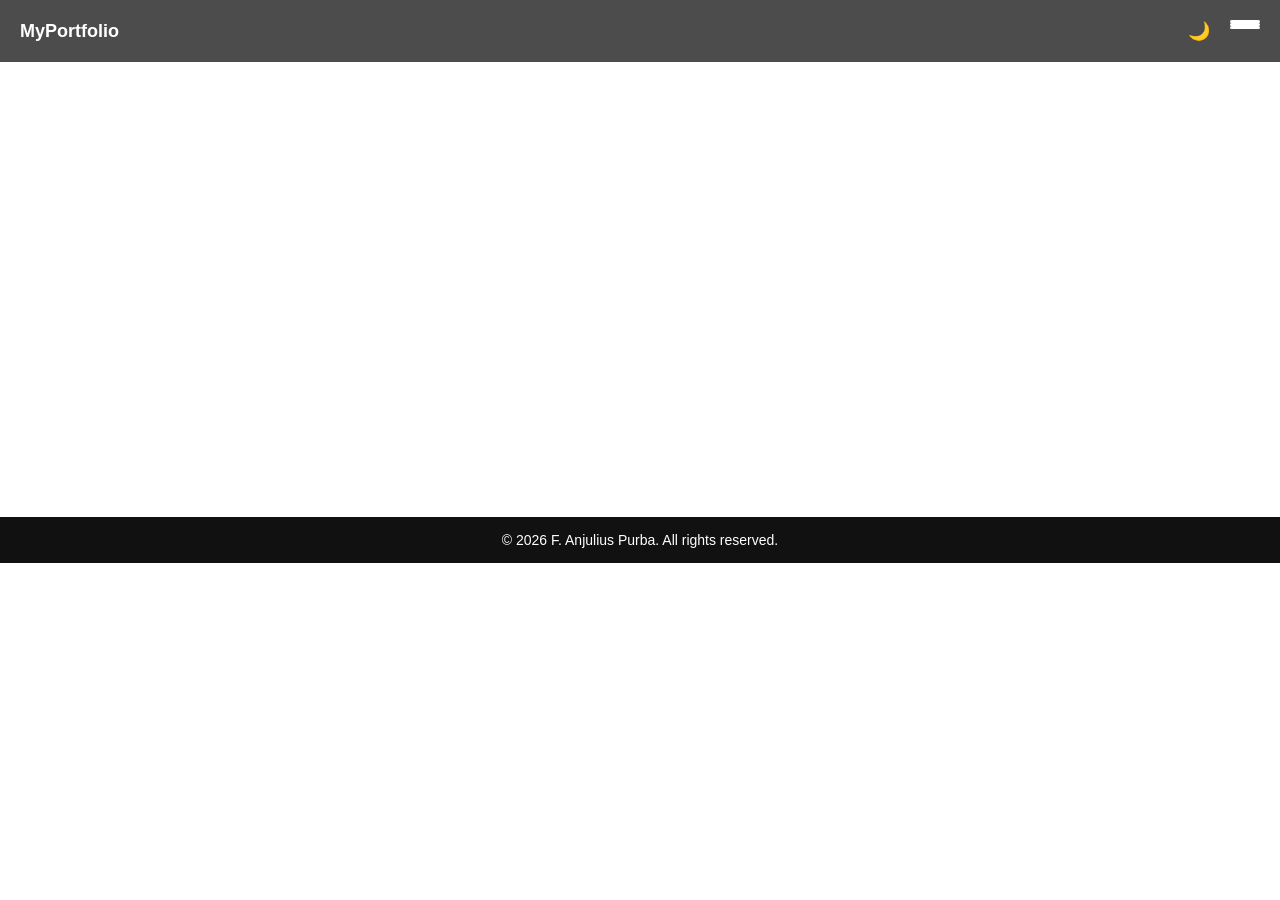
==== history.html @ 53d1c603 "Add files via upload" ====
<!DOCTYPE html>
<html lang="id">
<head>
  <meta charset="UTF-8">
  <meta name="viewport" content="width=device-width, initial-scale=1.0">
  <title>Portofolio F. Anjulius Purba</title>
  <link rel="icon" type="image/png" href="favicon.png">
  <link rel="stylesheet" href="style.css">
</head>

<body>

<!-- NAVBAR -->
<nav>
  <h2><a href="index.html">MyPortfolio</a></h2>

  <!-- DARK MODE -->
  <button id="toggle-mode">🌙</button>

  <!-- CHECKBOX (WAJIB DI SINI) -->
  <input type="checkbox" id="menu-toggle">

  <!-- HAMBURGER -->
  <label for="menu-toggle" class="menu-icon">
    <span></span>
    <span></span>
    <span></span>
  </label>

  <!-- MENU -->
  <ul class="menu">
    <li><a href="#home" onclick="document.getElementById('menu-toggle').checked=false">Home</a></li>
    <li><a href="#about" onclick="document.getElementById('menu-toggle').checked=false">About</a></li>
    <li><a href="#skills" onclick="document.getElementById('menu-toggle').checked=false">Skills</a></li>
    <li><a href="#projects" onclick="document.getElementById('menu-toggle').checked=false">Project</a></li>
    <li><a href="#contact" onclick="document.getElementById('menu-toggle').checked=false">Contact</a></li>
  </ul>
</nav>


<!-- HISTORY SECTION -->
<section class="section fade-up">

  <h2>My Journey</h2>

  <p style="max-width: 600px; margin: 20px auto; line-height: 1.6;">
    Halaman ini akan berisi perjalanan saya dalam dunia Ilmu Komputer, 
    pengalaman belajar, proyek yang pernah saya kerjakan, serta perkembangan skill saya 
    di bidang teknologi, musik, dan organisasi.
  </p>

  <h1 style="font-size: 40px; margin-top: 40px; color: #00adb5;">
    🚧 Coming Soon 🚧
  </h1>

  <p style="margin-top: 15px; font-size: 14px;">
    Sedang dalam proses pengembangan. Nantikan cerita perjalanan saya selanjutnya!
  </p>

  <a href="index.html" class="btn" style="margin-top: 30px; display: inline-block;">
    ← Kembali ke Beranda
  </a>

</section>

<!-- FOOTER -->
<footer>
  <p>© 2026 F. Anjulius Purba. All rights reserved.</p>
</footer>

<!-- SCRIPT (WAJIB DI BAWAH) -->
<script src="script.js"></script>

</body>
</html>
---- style.css ----
/* RESET */
* {
  margin: 0;
  padding: 0;
  box-sizing: border-box;
  font-family: 'Segoe UI', sans-serif;
}

/* SMOOTH SCROLL & NAVBAR OVERLAP */
html {
  scroll-behavior: smooth;
  scroll-padding-top: 90px;
}

section {
  scroll-margin-top: -20px;
}

/* ========================= */
/* LOADING SCREEN */
/* ========================= */

#loader {
  position: fixed;
  top: 0;
  left: 0;
  width: 100%;
  height: 100%;
  background: #000;
  color: white;
  display: flex;
  flex-direction: column;
  justify-content: center;
  align-items: center;
  z-index: 9999;
}

nav h2 a {
  color: white;
  text-decoration: none;
}

/* tombol toggle */
#toggle-mode {
  margin-left: 10px;
  padding: 5px 10px;
  border: none;
  background: transparent;
  color: white;
  font-size: 18px;
  cursor: pointer;
}

/* LIGHT MODE */
body.light {
  background: white;
  color: black;
}

body.light nav {
  background: rgba(255,255,255,0.8);
  color: black;
}

body.light nav a {
  color: black;
}

body.light .menu {
  background: rgba(255,255,255,0.95);
}

body.light .menu li a {
  color: black;
}

body.light #contact {
  background: #f4f4f4;
  color: black;
}

body.light #projects {
  background: #ddd;
  color: black;
}

body.light .card {
  background: white;
  color: black;
}


/* spinner */
.spinner {
  width: 40px;
  height: 40px;
  border: 4px solid #444;
  border-top: 4px solid #00adb5;
  border-radius: 50%;
  animation: spin 1s linear infinite;
  margin-bottom: 10px;
}

@keyframes spin {
  100% {
    transform: rotate(360deg);
  }
}

/* ========================= */
/* ANIMASI MASUK */
/* ========================= */

.fade-up {
  opacity: 0;
  transform: translateY(40px);
  transition: all 0.8s ease;
}

/* saat aktif */
.fade-up.show {
  opacity: 1;
  transform: translateY(0);
}

@keyframes fadeUp {
  to {
    opacity: 1;
    transform: translateY(0);
  }
}

/* ========================= */
/* HAMBURGER ICON */
/* ========================= */

.menu-icon {
  width: 30px;
  height: 22px;
  display: flex;
  flex-direction: column;
  justify-content: space-between;
  cursor: pointer;
  z-index: 2000;
}

.menu-icon span {
  display: block;
  height: 3px;
  background: white;
  border-radius: 2px;
  transition: 0.3s;
}

/* ubah jadi X */
#menu-toggle:checked + .menu-icon span:nth-child(1) {
  transform: rotate(45deg) translate(5px, 5px);
}

#menu-toggle:checked + .menu-icon span:nth-child(2) {
  opacity: 0;
}

#menu-toggle:checked + .menu-icon span:nth-child(3) {
  transform: rotate(-45deg) translate(5px, -5px);
}

/* sembunyikan checkbox */
#menu-toggle {
  display: none;
}

/* ========================= */
/* FULLSCREEN MENU */
/* ========================= */

.menu {
  position: fixed;
  top: 0;
  left: 0;
  width: 100%;
  height: 100vh;

  background: rgba(0,0,0,0.95);

  display: flex;
  flex-direction: column;
  justify-content: center;
  align-items: center;

  transform: translateY(-100%);
  transition: 0.4s ease;

  z-index: 1500;
}

/* tampil */
#menu-toggle:checked ~ .menu {
  transform: translateY(0);
}

/* item menu */
.menu li {
  margin: 20px 0;
}

.menu li a {
  font-size: 24px;
  color: white;
  text-decoration: none;
  transition: 0.3s;
}

.menu li a:hover {
  color: #00adb5;
}

/* animasi muncul item */
#menu-toggle:checked ~ .menu li {
  animation: fadeIn 0.5s ease forwards;
}

@keyframes fadeIn {
  from {
    opacity: 0;
    transform: translateY(20px);
  }
  to {
    opacity: 1;
    transform: translateY(0);
  }
}

/* NAVBAR UTAMA */
nav {
  position: fixed;
  width: 100%;
  top: 0;
  padding: 15px 20px;
  display: flex;
  justify-content: space-between; /* kiri - kanan */
  align-items: center;
  background: rgba(0,0,0,0.7);
  backdrop-filter: blur(10px);
  color: white;
  z-index: 1000;
}

/* WRAPPER KANAN */
.nav-right {
  display: flex;
  align-items: center;
  gap: 10px;
}

/* DARK MODE BUTTON */
#toggle-mode {
  font-size: 18px;
  background: transparent;
  border: none;
  color: white;
  cursor: pointer;
}

/* HAMBURGER */
.menu-icon {
  width: 30px;
  height: 22px;
  display: flex;
  flex-direction: column;
  justify-content: space-between;
  cursor: pointer;
}

/* NAVBAR */
nav {
  position: fixed;
  width: 100%;
  top: 0;
  padding: 15px 20px;
  display: flex;
  align-items: center;
  background: rgba(0,0,0,0.7);
  backdrop-filter: blur(10px);
  color: white;
  z-index: 1000;
}

/* dorong ke kanan */
#toggle-mode {
  margin-left: auto;
  margin-right: 10px;
}

/* hamburger */
.menu-icon {
  width: 30px;
  height: 22px;
  display: flex;
  flex-direction: column;
  justify-content: space-between;
  cursor: pointer;
}

/* ========================= */
/* NAVBAR HAMBURGER ALL DEVICE */
/* ========================= */

nav {
  position: fixed;
  width: 100%;
  top: 0;
  padding: 15px 20px;
  display: flex;
  justify-content: space-between;
  align-items: center;
  background: rgba(0,0,0,0.7);
  backdrop-filter: blur(10px);
  color: white;
  z-index: 1000;
}

/* WRAPPER KANAN */
nav .right-menu {
  display: flex;
  align-items: center;
  gap: 10px;
}

#toggle-mode {
  position: relative;
  z-index: 2000; /* lebih tinggi dari menu */
  margin-right: 10px;
  font-size: 18px;
  background: transparent;
  border: none;
  color: white;
  cursor: pointer;
}

.menu-icon {
  font-size: 26px;
  cursor: pointer;
}

nav h2 {
  font-size: 18px;
}

/* ICON HAMBURGER SELALU MUNCUL */
.menu-icon {
  display: block;
  font-size: 26px;
  cursor: pointer;
}

/* sembunyikan checkbox */
#menu-toggle {
  display: none;
}

/* menu hidden */
nav ul {
  position: absolute;
  top: 60px;
  left: 0;
  width: 100%;
  background: #111;

  flex-direction: column;
  align-items: center;

  max-height: 0;
  overflow: hidden;
  transition: 0.3s;
}

/* saat diklik */
#menu-toggle:checked ~ ul {
  max-height: 400px;
}

/* ITEM MENU */
nav ul li {
  margin: 15px 0;
}

nav ul li a {
  color: white;
  text-decoration: none;
  font-size: 16px;
}


/* HERO */
.hero {
  min-height: 100vh;
  background: linear-gradient(to right, #000, #222);
  color: white;
  display: flex;
  align-items: center;
  padding: 100px 50px;
}

.hero-container {
  display: flex;
  align-items: center;
  justify-content: space-between;
  gap: 40px;
  width: 100%;
  max-width: 1200px;
  margin: auto;
}

/* TEXT */
.hero-text {
  flex: 1;
}

.hero-text h1 {
  font-size: 40px;
  margin-bottom: 15px;
}

.hero-text span {
  color: #00adb5;
}

.hero-text p {
  margin-bottom: 15px;
  line-height: 1.6;
  font-size: 16px;
}

/* FOTO */
.hero-image {
  flex: 1;
  text-align: center;
}

.hero-image img {
  width: 300px;
  border-radius: 20px;
  border: 4px solid #00adb5;
  transition: 0.3s;
}

.hero-image img:hover {
  transform: scale(1.05);
}

/* FOTO */
.profile {
  width: 300px;
  height: 315px;
  border-radius: 50%;
  object-fit: cover;
  margin-bottom: 20px;
  border: 4px solid #00adb5;
  transition: 0.3s;
}

.profile:hover {
  transform: scale(1.05);
}

/* BUTTON */
.btn {
  display: inline-block;
  padding: 10px 20px;
  background: #00adb5;
  color: white;
  text-decoration: none;
  border-radius: 25px;
  transition: 0.3s;
}

.btn:hover {
  background: #008c94;
}

/* SECTION */
.section {
  padding: 100px 20px;
  text-align: center;
}

.section h2 {
  margin-bottom: 20px;
  font-size: 30px;
}

/* PROJECT */
.project-container {
  display: flex;
  justify-content: center;
  gap: 20px;
  flex-wrap: wrap;
}

.card {
  background: #f4f4f4;
  padding: 20px;
  width: 250px;
  border-radius: 10px;
  transition: 0.3s;
}

.card:hover {
  transform: translateY(-10px);
}

/* SECTION WARNA */
#projects {
  background: #111;
  color: white;
}

#projects .card {
  background: #00adb5;
  color: white;
  font-weight: bold;
}

#contact {
  background: #222;
  color: white;
}

#skills {
  background: #f4f4f4;
}

#skills .card {
  background: #00adb5;
  color: white;
  font-weight: bold;
}


/* ========================= */
/* FORM MODERN */
/* ========================= */

.form-modern {
  max-width: 400px;
  margin: 30px auto;
  text-align: left;
}

/* INPUT GROUP */
.input-group {
  position: relative;
  margin-bottom: 25px;
}

.input-group input {
  width: 100%;
  padding: 12px;
  border: 2px solid #ccc;
  border-radius: 8px;
  outline: none;
  font-size: 14px;
  background: transparent;
  color: white;
}

/* LABEL FLOATING */
.input-group label {
  position: absolute;
  top: 50%;
  left: 12px;
  color: #aaa;
  font-size: 14px;
  transform: translateY(-50%);
  transition: 0.3s;
  background: transparent;
}

/* EFEK SAAT DIKLIK */
.input-group input:focus {
  border-color: #00adb5;
}

.input-group input:focus + label,
.input-group input:valid + label {
  top: -8px;
  left: 10px;
  font-size: 12px;
  color: #00adb5;
  background: #222;
  padding: 0 5px;
}

/* BUTTON MODERN */
.btn-modern {
  width: 100%;
  padding: 12px;
  border: none;
  background: #00adb5;
  color: white;
  font-size: 15px;
  border-radius: 25px;
  cursor: pointer;
  transition: 0.3s;
}

.btn-modern:hover {
  background: #008c94;
  transform: scale(1.03);
}


/* FOOTER */
footer {
  background: #111;
  color: white;
  text-align: center;
  padding: 15px;
  font-size: 14px;
}

/* RESPONSIVE DESIGN */

/* TABLET */
@media (max-width: 768px) {
  
  nav {
    padding: 10px 20px;
  }

  nav h2 {
    font-size: 18px;
  }

  nav ul {
    justify-content: center;
    flex-wrap: wrap;
  }

  nav ul li {
    margin: 5px 10px;
  }

  .hero h1 {
    font-size: 35px;
  }

  .hero p {
    font-size: 18px;
  }

  .profile {
    width: 180px;
    height: 180px;
  }

  .project-container {
    flex-direction: column;
    align-items: center;
  }
}

/* HP */
@media (max-width: 480px) {

  nav {
    padding: 22px 10px;
  }

  nav h2 {
    font-size: 16px;
  }

  nav ul li {
    margin: 3px 6px;
  }

  .hero {
    padding-top: 110px;
  }

  .hero h1 {
    font-size: 24px;
  }

  .hero p {
    font-size: 14px;
  }

  .profile {
    width: 240px;
    height: 250px;
  }

  .section {
    padding: 60px 15px;
  }

  .card {
    width: 90%;
  }

  .menu-icon {
    display: block;
  }

/* ========================= */
/* HERO FOTO DI ATAS (HP) */
/* ========================= */

.hero-container {
  flex-direction: column;
}

.hero-image {
  order: 1; /* foto di atas */
}

.hero-text {
  order: 2; /* teks di bawah */
}  

  /* ========================= */
/* ABOUT ME RESPONSIVE */
/* ========================= */

.about-container {
  flex-direction: column;
  text-align: center;
  gap: 20px;
}

.about-image {
  width: 100%;
}

.about-img {
  width: 200px;
}

.about-text {
  width: 100%;
  text-align: center;
}

.about-text h2 {
  text-align: center;
}

.about-text p {
  font-size: 14px;
  line-height: 1.6;
}

  /* ========================= */
  /* FIX HERO BIAR RESPONSIVE */
  /* ========================= */

  .hero-container {
    flex-direction: column;
    text-align: center;
    gap: 20px;
  }

  .hero-text {
    width: 100%;
  }

  .hero-image {
    width: 100%;
  }

  .hero-image img {
    width: 200px;
  }

  .hero-text p {
    font-size: 14px;
    line-height: 1.6;
  }

  .btn {
    margin-top: 10px;
  }

}
/* sembunyikan menu awal */
nav ul {
  position: absolute;
  top: 60px;
  right: 0;
  width: 100%;
  background: #111;
  flex-direction: column;
  align-items: center;

  max-height: 0;
  overflow: hidden;
  transition: 0.3s;
}

nav ul li {
  margin: 15px 0;
}

/* saat diklik */
#menu-toggle:checked ~ ul {
  max-height: 100vh; /* biar full */
}  


.about-img {
  width: 200px; 
  border-radius: 10px;
}

.skills-container {
  display: flex;
  justify-content: center;
  gap: 30px;
  flex-wrap: wrap;
}

.skill {
  text-align: center;
}

.skill img {
  width: 60px;
  margin-bottom: 10px;
  transition: 0.3s;
}

.skill img:hover {
  transform: scale(1.2);
}

.card a {
  display: inline-block;
  margin-top: 10px;
  color: #00adb5;
  text-decoration: none;
}

.card a:hover {
  text-decoration: underline;
}

.socials {
  margin: 20px 0;
}

.socials img {
  width: 40px;
  margin: 0 10px;
  transition: 0.3s;
}

.socials img:hover {
  transform: scale(1.2);
}

.about-container {
  display: flex;
  align-items: center;
  justify-content: center;
  gap: 20px;
  flex-wrap: wrap;

  max-width: 800px;   /* 🔥 ini kunci */
  margin: 0 auto;     /* biar ke tengah */
}

/* FOTO */
.about-image {
  flex: 1;
  text-align: center;
}

.about-img {
  width: 250px;
  border-radius: 15px;
  border: 3px solid #00adb5;
}

/* TEXT */
.about-text {
  flex: 1;
  max-width: 450px;
  text-align: left;
}

.about-text h2 {
  margin-bottom: 15px;
}

.about-text p {
  margin-bottom: 15px;
  line-height: 1.6;
}

.project-card {
  overflow: hidden;
  text-align: left;
}

/* GAMBAR PROJECT */
.project-card img {
  width: 100%;
  height: 150px;
  object-fit: cover;
  border-radius: 10px;
  margin-bottom: 10px;
  transition: 0.3s;
}

/* HOVER GAMBAR */
.project-card:hover img {
  transform: scale(1.05);
}

/* TEXT */
.project-card h3 {
  margin-bottom: 10px;
}

.project-card p {
  font-size: 14px;
  margin-bottom: 10px;
}

/* LINK BUTTON */
.project-card a {
  display: inline-block;
  padding: 8px 15px;
  background: #00adb5;
  color: white;
  border-radius: 20px;
  text-decoration: none;
  transition: 0.3s;
}

.project-card a:hover {
  background: #008c94;
}

.contact-intro {
  max-width: 600px;
  margin: 0 auto 20px;
  font-size: 15px;
  line-height: 1.6;
}

/* TEXTAREA */
.input-group textarea {
  width: 100%;
  padding: 12px;
  border: 2px solid #ccc;
  border-radius: 8px;
  outline: none;
  font-size: 14px;
  background: transparent;
  color: white;
  resize: none;
  height: 100px;
}

/* LABEL TEXTAREA */
.input-group textarea:focus {
  border-color: #00adb5;
}

.input-group textarea:focus + label,
.input-group textarea:valid + label {
  top: -8px;
  left: 10px;
  font-size: 12px;
  color: #00adb5;
  background: #222;
  padding: 0 5px;
}
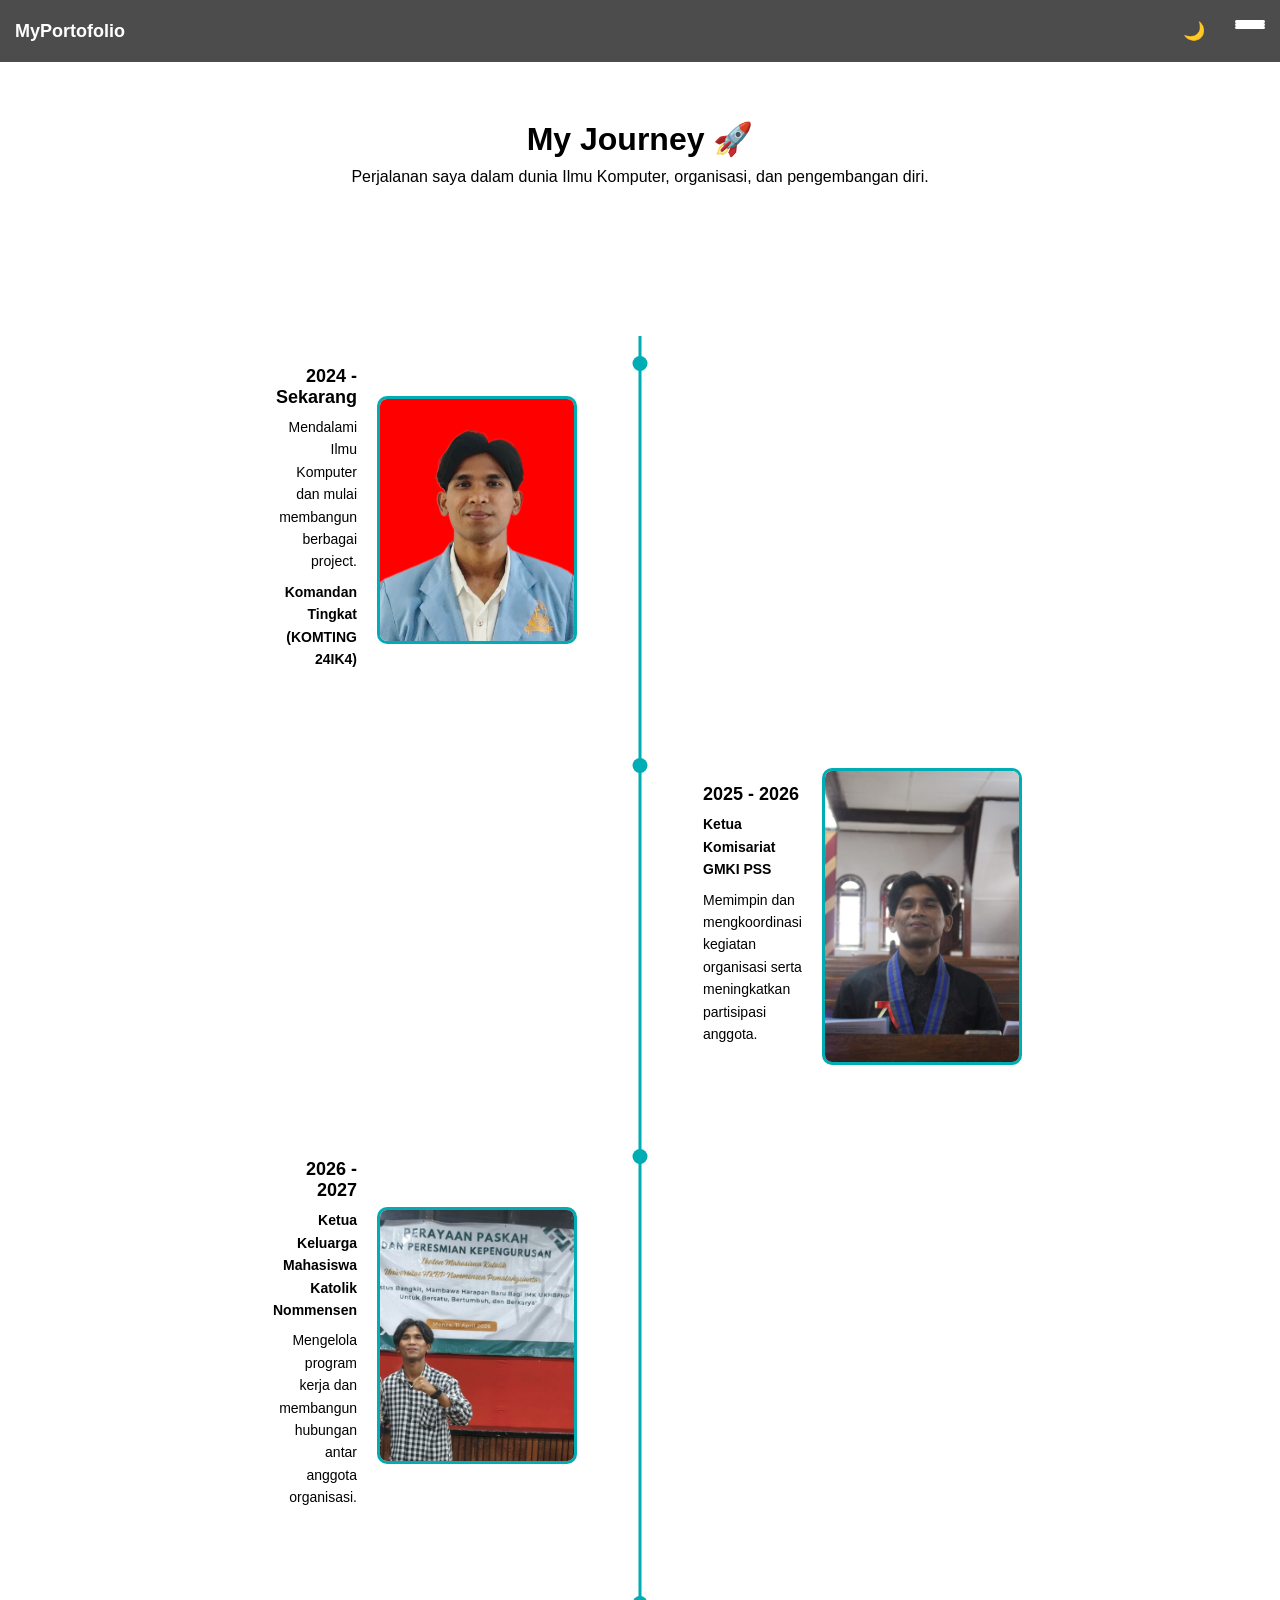
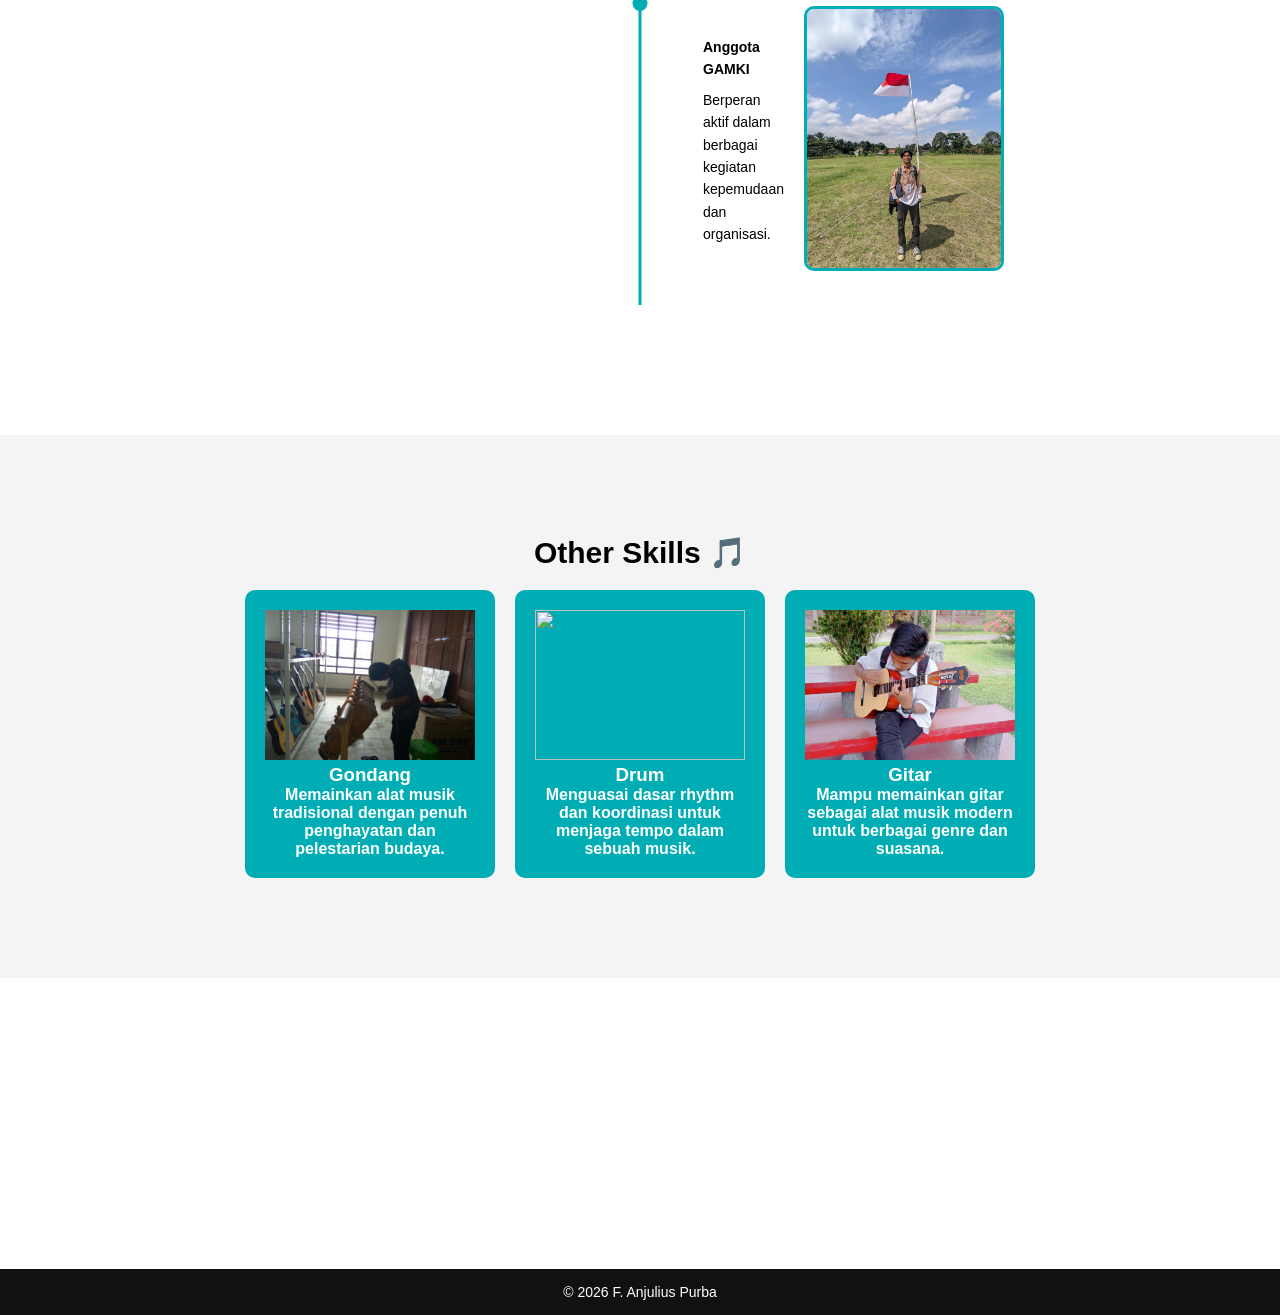
==== commit 35ecde11: "Add files via upload" ====
--- a/history.html
+++ b/history.html
@@ -3,21 +3,22 @@
 <head>
   <meta charset="UTF-8">
   <meta name="viewport" content="width=device-width, initial-scale=1.0">
-  <title>Portofolio F. Anjulius Purba</title>
+  <title>My Journey - F. Anjulius Purba</title>
   <link rel="icon" type="image/png" href="favicon.png">
   <link rel="stylesheet" href="style.css">
 </head>
 
 <body>
 
+
 <!-- NAVBAR -->
 <nav>
-  <h2><a href="index.html">MyPortfolio</a></h2>
+  <h2><a href="index.html">MyPortofolio</a></h2>
 
   <!-- DARK MODE -->
   <button id="toggle-mode">🌙</button>
 
-  <!-- CHECKBOX (WAJIB DI SINI) -->
+  <!-- CHECKBOX -->
   <input type="checkbox" id="menu-toggle">
 
   <!-- HAMBURGER -->
@@ -29,47 +30,168 @@
 
   <!-- MENU -->
   <ul class="menu">
-    <li><a href="#home" onclick="document.getElementById('menu-toggle').checked=false">Home</a></li>
-    <li><a href="#about" onclick="document.getElementById('menu-toggle').checked=false">About</a></li>
-    <li><a href="#skills" onclick="document.getElementById('menu-toggle').checked=false">Skills</a></li>
-    <li><a href="#projects" onclick="document.getElementById('menu-toggle').checked=false">Project</a></li>
-    <li><a href="#contact" onclick="document.getElementById('menu-toggle').checked=false">Contact</a></li>
+    <li><a href="index.html" onclick="document.getElementById('menu-toggle').checked=false">Home</a></li>
+    <li><a href="index.html#about" onclick="document.getElementById('menu-toggle').checked=false">About</a></li>
+    <li><a href="index.html#skills" onclick="document.getElementById('menu-toggle').checked=false">Skills</a></li>
+    <li><a href="index.html#projects" onclick="document.getElementById('menu-toggle').checked=false">Project</a></li>
+    <li><a href="index.html#contact" onclick="document.getElementById('menu-toggle').checked=false">Contact</a></li>
   </ul>
 </nav>
 
+<!-- HERO MINI -->
+<section class="section fade-up" style="padding-top:120px;">
+  <h1 style="font-size:32px;">My Journey 🚀</h1>
+  <p style="max-width:600px; margin:10px auto;">
+    Perjalanan saya dalam dunia Ilmu Komputer, organisasi, dan pengembangan diri.
+  </p>
+</section>
 
-<!-- HISTORY SECTION -->
+<!-- TIMELINE -->
 <section class="section fade-up">
 
-  <h2>My Journey</h2>
+  <div class="timeline">
 
-  <p style="max-width: 600px; margin: 20px auto; line-height: 1.6;">
-    Halaman ini akan berisi perjalanan saya dalam dunia Ilmu Komputer, 
-    pengalaman belajar, proyek yang pernah saya kerjakan, serta perkembangan skill saya 
-    di bidang teknologi, musik, dan organisasi.
+    <!-- ILKOM -->
+    <div class="timeline-item">
+      <div class="timeline-content">
+        <div class="timeline-text">
+          <h3>2024 - Sekarang</h3>
+          <p>Mendalami Ilmu Komputer dan mulai membangun berbagai project.</p>
+          <p><b>Komandan Tingkat (KOMTING 24IK4)</b></p>
+        </div>
+        <div class="timeline-image">
+          <img src="ilkom.png">
+        </div>
+      </div>
+    </div>
+
+    <!-- GMKI -->
+    <div class="timeline-item">
+      <div class="timeline-content">
+        <div class="timeline-text">
+          <h3>2025 - 2026</h3>
+          <p><b>Ketua Komisariat GMKI PSS</b></p>
+          <p>Memimpin dan mengkoordinasi kegiatan organisasi serta meningkatkan partisipasi anggota.</p>
+        </div>
+        <div class="timeline-image">
+          <img src="gmki.jpg">
+        </div>
+      </div>
+    </div>
+
+    <!-- KMK -->
+    <div class="timeline-item">
+      <div class="timeline-content">
+        <div class="timeline-text">
+          <h3>2026 - 2027</h3>
+          <p><b>Ketua Keluarga Mahasiswa Katolik Nommensen</b></p>
+          <p>Mengelola program kerja dan membangun hubungan antar anggota organisasi.</p>
+        </div>
+        <div class="timeline-image">
+          <img src="kmk.jpeg">
+        </div>
+      </div>
+    </div>
+
+    <!-- GAMKI -->
+    <div class="timeline-item">
+      <div class="timeline-content">
+        <div class="timeline-text">
+          <h3></h3>
+          <p><b>Anggota GAMKI</b></p>
+          <p>Berperan aktif dalam berbagai kegiatan kepemudaan dan organisasi.</p>
+        </div>
+        <div class="timeline-image">
+          <img src="gamki.jpg">
+        </div>
+      </div>
+    </div>
+
+  </div>
+
+</section>
+
+<!-- SKILL LAIN -->
+<section class="section fade-up" id="skills">
+
+  <h2>Other Skills 🎵</h2>
+
+  <div class="project-container">
+
+    <div class="card">
+      <img src="gondang.jpg">
+      <h3>Gondang</h3>
+      <p>Memainkan alat musik tradisional dengan penuh penghayatan dan pelestarian budaya.</p>
+    </div>
+
+    <div class="card">
+      <img src="drum.jpg">
+      <h3>Drum</h3>
+      <p>Menguasai dasar rhythm dan koordinasi untuk menjaga tempo dalam sebuah musik.</p>
+    </div>
+
+    <div class="card">
+      <img src="gitar.jpg">
+      <h3>Gitar</h3>
+      <p>Mampu memainkan gitar sebagai alat musik modern untuk berbagai genre dan suasana.</p>
+    </div>
+
+  </div>
+
+</section>
+
+<!-- PENUTUP -->
+<section class="section fade-up" style="background:#111; color:white;">
+  <h2>Coming Soon ✨</h2>
+  <p style="max-width:600px; margin:auto;">
+    Halaman ini akan terus diperbarui seiring perjalanan saya berkembang.
+    Nantikan cerita lengkapnya.
   </p>
-
-  <h1 style="font-size: 40px; margin-top: 40px; color: #00adb5;">
-    🚧 Coming Soon 🚧
-  </h1>
-
-  <p style="margin-top: 15px; font-size: 14px;">
-    Sedang dalam proses pengembangan. Nantikan cerita perjalanan saya selanjutnya!
-  </p>
-
-  <a href="index.html" class="btn" style="margin-top: 30px; display: inline-block;">
-    ← Kembali ke Beranda
-  </a>
-
 </section>
 
 <!-- FOOTER -->
 <footer>
-  <p>© 2026 F. Anjulius Purba. All rights reserved.</p>
+  <p>© 2026 F. Anjulius Purba</p>
 </footer>
 
-<!-- SCRIPT (WAJIB DI BAWAH) -->
-<script src="script.js"></script>
+<!-- SCRIPT -->
+<script>
+/* CLOSE MENU */
+function closeMenu(){
+  document.getElementById("menu-toggle").checked = false;
+}
+
+/* DARK MODE */
+const toggle = document.getElementById("toggle-mode");
+
+toggle.addEventListener("click", () => {
+  document.body.classList.toggle("light");
+
+  if(document.body.classList.contains("light")){
+    toggle.innerText = "☀";
+  } else {
+    toggle.innerText = "🌙";
+  }
+});
+
+/* SCROLL ANIMATION */
+const elements = document.querySelectorAll('.fade-up');
+
+function showOnScroll() {
+  const triggerBottom = window.innerHeight * 0.85;
+
+  elements.forEach(el => {
+    const boxTop = el.getBoundingClientRect().top;
+
+    if (boxTop < triggerBottom) {
+      el.classList.add('show');
+    }
+  });
+}
+
+window.addEventListener('scroll', showOnScroll);
+window.addEventListener('load', showOnScroll);
+</script>
 
 </body>
 </html>
--- a/style.css
+++ b/style.css
@@ -5,6 +5,92 @@
   box-sizing: border-box;
   font-family: 'Segoe UI', sans-serif;
 }
+
+/* TRANSISI SMOOTH */
+body,
+nav,
+.section,
+.card,
+.hero,
+.menu {
+  transition: all 0.4s ease;
+}
+
+/* TRANSISI HALUS */
+body, nav, section, .card {
+  transition: all 0.4s ease;
+}
+
+/* LIGHT MODE GLOBAL */
+body.light {
+  background: #f5f5f5;
+  color: #111;
+}
+
+/* NAVBAR */
+body.light nav {
+  background: rgba(255,255,255,0.9);
+}
+
+body.light nav a {
+  color: #111;
+}
+
+/* HERO */
+body.light .hero {
+  background: linear-gradient(to right, #f5f5f5, #e0e0e0);
+  color: #111;
+}
+
+/* ABOUT */
+body.light #about {
+  background: #ffffff;
+  color: #111;
+}
+
+/* SEMUA FOTO PROFILE */
+.profile,
+.about-img {
+  transition: 0.3s;
+}
+
+.profile:hover,
+.about-img:hover {
+  transform: scale(1.05);
+}
+
+/* SKILLS */
+body.light #skills {
+  background: #f0f0f0;
+}
+
+/* PROJECT */
+body.light #projects {
+  background: #eaeaea;
+  color: #111;
+}
+
+/* CARD */
+body.light .card {
+  background: #ffffff;
+  color: #111;
+}
+
+/* CONTACT */
+body.light #contact {
+  background: #f4f4f4;
+  color: #111;
+}
+
+/* MENU */
+body.light .menu {
+  background: rgba(255,255,255,0.95);
+}
+
+body.light .menu li a {
+  color: #111;
+}
+
 
 /* SMOOTH SCROLL & NAVBAR OVERLAP */
 html {
@@ -53,17 +139,17 @@
 
 /* LIGHT MODE */
 body.light {
-  background: white;
-  color: black;
+  background: #f9f9f9;
+  color: #111;
 }
 
 body.light nav {
-  background: rgba(255,255,255,0.8);
-  color: black;
+  background: rgba(255,255,255,0.9);
+  color: #111;
 }
 
 body.light nav a {
-  color: black;
+  color: #111;
 }
 
 body.light .menu {
@@ -80,15 +166,24 @@
 }
 
 body.light #projects {
-  background: #ddd;
-  color: black;
-}
-
+  background: #eaeaea;
+  color: #111;
+}
+
+/* CARD */
 body.light .card {
   background: white;
-  color: black;
-}
-
+  color: #111;
+  box-shadow: 0 5px 15px rgba(0,0,0,0.1);
+}
+
+#toggle-mode {
+  transition: transform 0.3s ease;
+}
+
+#toggle-mode:active {
+  transform: rotate(180deg);
+}
 
 /* spinner */
 .spinner {
@@ -165,6 +260,16 @@
   transform: rotate(-45deg) translate(5px, -5px);
 }
 
+/* default (dark) */
+.menu-icon span {
+  background: white;
+}
+
+/* saat light mode */
+body.light .menu-icon span {
+  background: #111;
+}
+
 /* sembunyikan checkbox */
 #menu-toggle {
   display: none;
@@ -300,6 +405,15 @@
   flex-direction: column;
   justify-content: space-between;
   cursor: pointer;
+}
+
+/* MENU HAMBURGER */
+body.light .menu {
+  background: rgba(255,255,255,0.95);
+}
+
+body.light .menu a {
+  color: #111;
 }
 
 /* ========================= */
@@ -347,6 +461,16 @@
   font-size: 18px;
 }
 
+/* DARK MODE (default) */
+#toggle-mode {
+  color: white;
+}
+
+/* LIGHT MODE */
+body.light #toggle-mode {
+  color: #111; /* jadi gelap biar kelihatan */
+}
+
 /* ICON HAMBURGER SELALU MUNCUL */
 .menu-icon {
   display: block;
@@ -400,6 +524,11 @@
   display: flex;
   align-items: center;
   padding: 100px 50px;
+}
+
+body.light .hero {
+  background: linear-gradient(to right, #ffffff, #eaeaea);
+  color: #111;
 }
 
 .hero-container {
@@ -754,7 +883,7 @@
 }
 
   /* ========================= */
-  /* FIX HERO BIAR RESPONSIVE */
+  /* HERO RESPONSIVE */
   /* ========================= */
 
   .hero-container {
@@ -979,4 +1108,312 @@
   color: #00adb5;
   background: #222;
   padding: 0 5px;
+}
+
+
+/* ========================= */
+/* CSS HISTORY - FIX RAPI */
+/* ========================= */
+
+.timeline {
+  max-width: 700px;
+  margin: auto;
+}
+
+/* ITEM */
+.timeline-item {
+  border-left: 3px solid #00adb5;
+  padding: 15px 20px;
+  margin-bottom: 30px;
+  position: relative;
+}
+
+/* TITIK */
+.timeline-item::before {
+  content: "";
+  position: absolute;
+  left: -9px;
+  top: 20px;
+  width: 15px;
+  height: 15px;
+  background: #00adb5;
+  border-radius: 50%;
+}
+
+/* ISI */
+.timeline-content {
+  display: flex;
+  align-items: center;
+  justify-content: space-between;
+  gap: 20px;
+}
+
+/* TEXT hanya untuk timeline */
+.timeline .timeline-text {
+  flex: 1;
+  max-width: 400px;
+}
+
+/* GAMBAR hanya untuk timeline */
+.timeline .timeline-image img {
+  width: 200px;
+  border-radius: 10px;
+  border: 3px solid #00adb5;
+  transition: 0.3s;
+}
+
+.timeline .timeline-image img:hover {
+  transform: scale(1.05);
+}
+
+/* SKILL MUSIK BIAR AMAN */
+.project-container .card img {
+  width: 100%;
+  height: 150px;
+  object-fit: cover;
+}
+
+/* ========================= */
+/* ZIG-ZAG SIMPLE */
+/* ========================= */
+/* ========================= */
+/* RESPONSIVE */
+/* ========================= */
+
+@media (max-width: 768px) {
+
+  .timeline-content {
+    flex-direction: column !important;
+    text-align: center;
+  }
+
+  .timeline-text {
+    text-align: center;
+  }
+
+  .timeline-image img {
+    width: 100%;
+    max-width: 250px;
+  }
+}
+
+/* ========================= */
+/* GARIS TENGAH TIMELINE */
+/* ========================= */
+
+.timeline {
+  position: relative;
+}
+
+/* garis tengah */
+.timeline::before {
+  content: "";
+  position: absolute;
+  top: 0;
+  left: 50%;
+  width: 3px;
+  height: 100%;
+  background: #00adb5;
+  transform: translateX(-50%);
+}
+
+/* hilangkan garis kiri lama */
+.timeline-item {
+  border-left: none;
+  position: relative;
+}
+
+/* titik di tengah */
+.timeline-item::before {
+  left: 50%;
+  transform: translateX(-50%);
+}
+
+/* ========================= */
+/* POSISI KIRI - KANAN */
+/* ========================= */
+
+.timeline-item {
+  display: flex;
+}
+
+/* item ganjil ke kiri */
+.timeline-item:nth-child(odd) .timeline-content {
+  justify-content: flex-end;
+  text-align: right;
+}
+
+/* item genap ke kanan */
+.timeline-item:nth-child(even) .timeline-content {
+  justify-content: flex-start;
+  text-align: left;
+}
+
+/* batasi lebar biar tidak nabrak tengah */
+.timeline-content {
+  width: 45%;
+}
+
+@media (max-width: 768px) {
+
+  .timeline::before {
+    display: none;
+  }
+
+  .timeline-content {
+    width: 100%;
+  }
+
+  .timeline-item::before {
+    display: none;
+  }
+}
+
+/* ========================= */
+/* ZIGZAG FIX UNTUK GARIS TENGAH */
+/* ========================= */
+
+/* reset dulu */
+.timeline-content {
+  width: 45%;
+}
+
+/* item ganjil → kiri */
+.timeline-item:nth-child(odd) .timeline-content {
+  margin-right: auto;
+  text-align: right;
+}
+
+/* item genap → kanan */
+.timeline-item:nth-child(even) .timeline-content {
+  margin-left: auto;
+  text-align: left;
+}
+
+/* TEXT TIMELINE LEBIH RAPI */
+.timeline .timeline-text h3 {
+  margin-bottom: 8px;
+  font-size: 18px;
+}
+
+.timeline .timeline-text p {
+  margin-bottom: 8px;
+  line-height: 1.6;
+  font-size: 14px;
+}
+
+/* kasih ruang dalam box */
+.timeline-content {
+  padding: 15px;
+}
+
+.timeline-content {
+  width: 45%;
+}
+
+/* kiri */
+.timeline-item:nth-child(odd) .timeline-content {
+  margin-right: auto;
+  padding-right: 30px;
+  text-align: right;
+}
+
+/* kanan */
+.timeline-item:nth-child(even) .timeline-content {
+  margin-left: auto;
+  padding-left: 30px;
+  text-align: left;
+}
+
+@media (max-width: 768px) {
+
+  /* hilangkan garis tengah */
+  .timeline::before {
+    display: none;
+  }
+
+  /* full width */
+  .timeline-content {
+    width: 100%;
+    margin: auto;
+    padding: 10px 0;
+    text-align: center;
+  }
+
+  /* reset zigzag */
+  .timeline-item:nth-child(odd) .timeline-content,
+  .timeline-item:nth-child(even) .timeline-content {
+    margin: auto;
+    padding: 0;
+    text-align: center;
+  }
+
+  /* titik hilang */
+  .timeline-item::before {
+    display: none;
+  }
+
+  /* gambar */
+  .timeline-image img {
+    width: 100%;
+    max-width: 250px;
+  }
+}
+
+nav {
+  padding: 15px 15px; /* sebelumnya terlalu lebar */
+}
+
+/* pastikan kanan aman */
+nav .menu-icon {
+  margin-left: 10px;
+}
+
+/* biar tidak keluar layar */
+body {
+  overflow-x: hidden;
+}
+
+.timeline-content {
+  background: rgba(255,255,255,0.03);
+  border-radius: 10px;
+}
+
+/* HERO MINI BIAR DEKAT */
+.section:first-of-type {
+  padding-top: 120px;
+  padding-bottom: 40px;
+}
+
+.section:first-of-type h1 {
+  margin-bottom: 10px;
+}
+
+.section:first-of-type p {
+  margin-bottom: 0;
+}
+
+/* ANIMASI FOTO */
+.timeline-image img {
+  opacity: 0;
+  transform: scale(0.8);
+  transition: all 0.6s ease;
+}
+
+/* FOTO DEFAULT */
+.timeline-image img {
+  opacity: 0;
+  transform: scale(0.8);
+  transition: all 0.6s ease;
+}
+
+/* SAAT MUNCUL (ikut fade-up) */
+.fade-up.show .timeline-image img {
+  opacity: 1;
+  transform: scale(1);
+}
+
+.timeline-content {
+  background: rgba(255,255,255,0.03);
+  transition: 0.3s;
 }
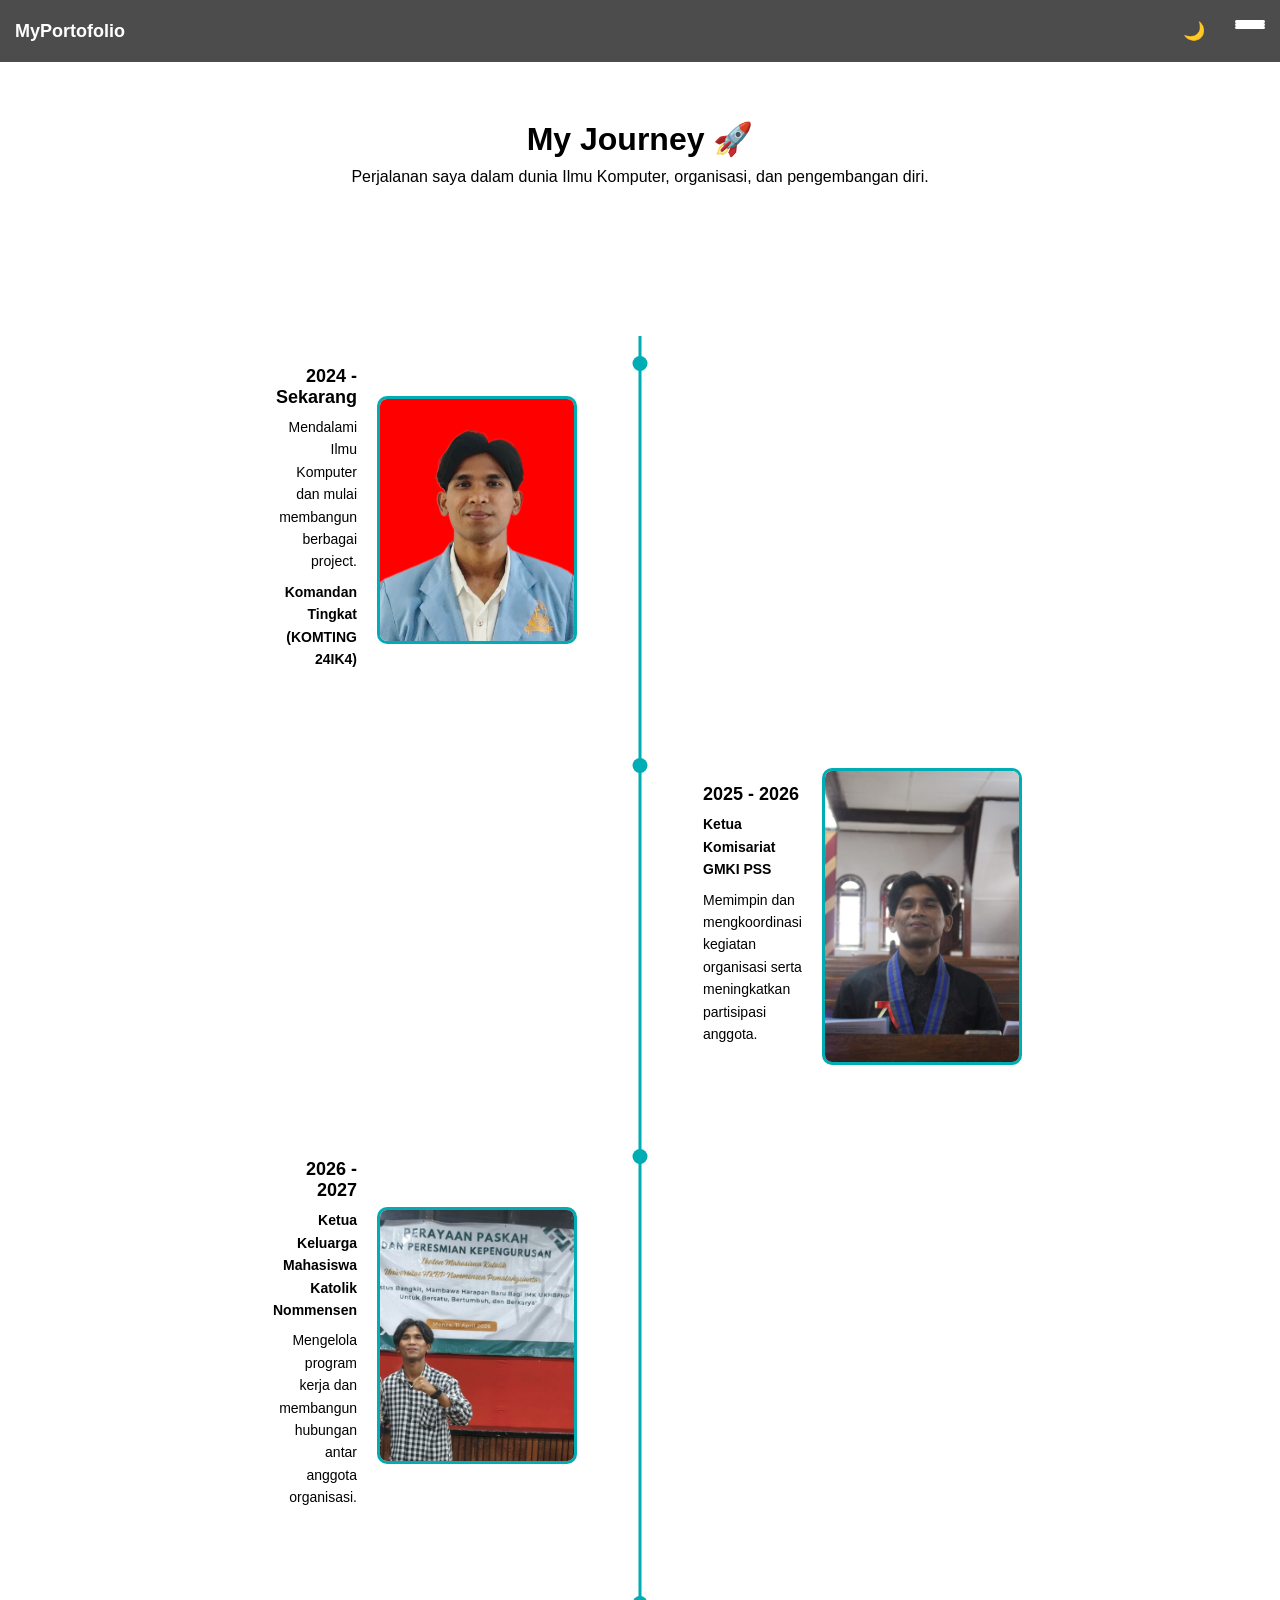
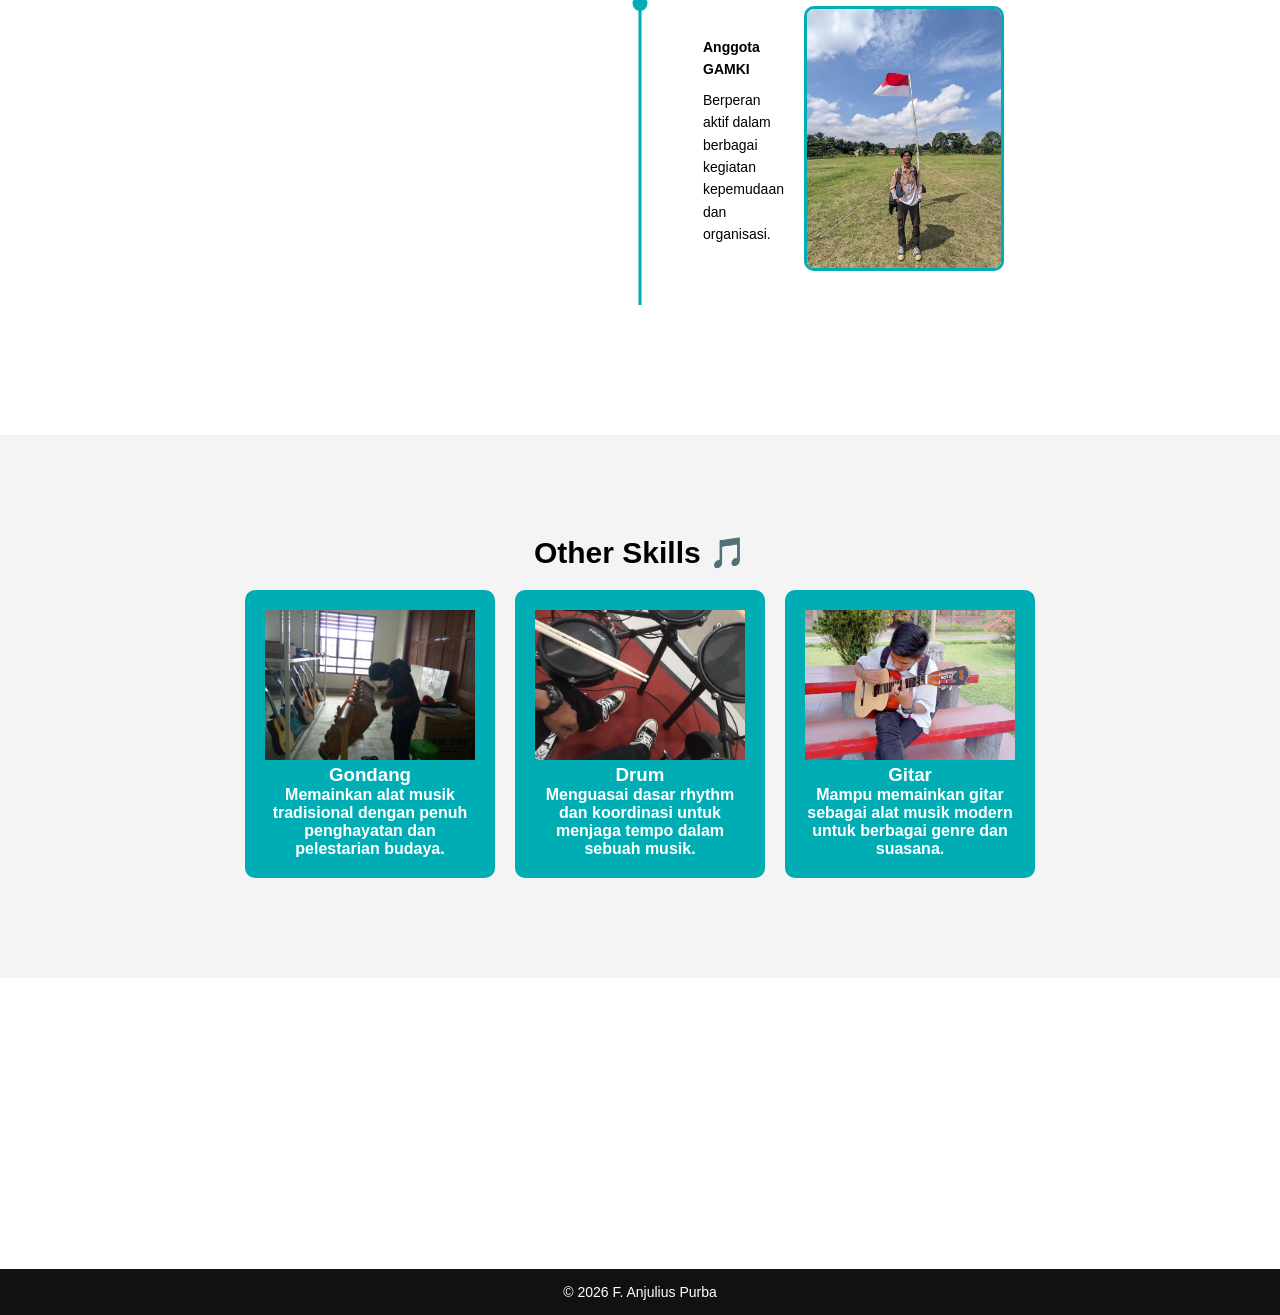
==== commit 19451600: "Update portfolio structure" ====
--- a/history.html
+++ b/history.html
@@ -1,197 +1,197 @@
-<!DOCTYPE html>
-<html lang="id">
-<head>
-  <meta charset="UTF-8">
-  <meta name="viewport" content="width=device-width, initial-scale=1.0">
-  <title>My Journey - F. Anjulius Purba</title>
-  <link rel="icon" type="image/png" href="favicon.png">
-  <link rel="stylesheet" href="style.css">
-</head>
-
-<body>
-
-
-<!-- NAVBAR -->
-<nav>
-  <h2><a href="index.html">MyPortofolio</a></h2>
-
-  <!-- DARK MODE -->
-  <button id="toggle-mode">🌙</button>
-
-  <!-- CHECKBOX -->
-  <input type="checkbox" id="menu-toggle">
-
-  <!-- HAMBURGER -->
-  <label for="menu-toggle" class="menu-icon">
-    <span></span>
-    <span></span>
-    <span></span>
-  </label>
-
-  <!-- MENU -->
-  <ul class="menu">
-    <li><a href="index.html" onclick="document.getElementById('menu-toggle').checked=false">Home</a></li>
-    <li><a href="index.html#about" onclick="document.getElementById('menu-toggle').checked=false">About</a></li>
-    <li><a href="index.html#skills" onclick="document.getElementById('menu-toggle').checked=false">Skills</a></li>
-    <li><a href="index.html#projects" onclick="document.getElementById('menu-toggle').checked=false">Project</a></li>
-    <li><a href="index.html#contact" onclick="document.getElementById('menu-toggle').checked=false">Contact</a></li>
-  </ul>
-</nav>
-
-<!-- HERO MINI -->
-<section class="section fade-up" style="padding-top:120px;">
-  <h1 style="font-size:32px;">My Journey 🚀</h1>
-  <p style="max-width:600px; margin:10px auto;">
-    Perjalanan saya dalam dunia Ilmu Komputer, organisasi, dan pengembangan diri.
-  </p>
-</section>
-
-<!-- TIMELINE -->
-<section class="section fade-up">
-
-  <div class="timeline">
-
-    <!-- ILKOM -->
-    <div class="timeline-item">
-      <div class="timeline-content">
-        <div class="timeline-text">
-          <h3>2024 - Sekarang</h3>
-          <p>Mendalami Ilmu Komputer dan mulai membangun berbagai project.</p>
-          <p><b>Komandan Tingkat (KOMTING 24IK4)</b></p>
-        </div>
-        <div class="timeline-image">
-          <img src="ilkom.png">
-        </div>
-      </div>
-    </div>
-
-    <!-- GMKI -->
-    <div class="timeline-item">
-      <div class="timeline-content">
-        <div class="timeline-text">
-          <h3>2025 - 2026</h3>
-          <p><b>Ketua Komisariat GMKI PSS</b></p>
-          <p>Memimpin dan mengkoordinasi kegiatan organisasi serta meningkatkan partisipasi anggota.</p>
-        </div>
-        <div class="timeline-image">
-          <img src="gmki.jpg">
-        </div>
-      </div>
-    </div>
-
-    <!-- KMK -->
-    <div class="timeline-item">
-      <div class="timeline-content">
-        <div class="timeline-text">
-          <h3>2026 - 2027</h3>
-          <p><b>Ketua Keluarga Mahasiswa Katolik Nommensen</b></p>
-          <p>Mengelola program kerja dan membangun hubungan antar anggota organisasi.</p>
-        </div>
-        <div class="timeline-image">
-          <img src="kmk.jpeg">
-        </div>
-      </div>
-    </div>
-
-    <!-- GAMKI -->
-    <div class="timeline-item">
-      <div class="timeline-content">
-        <div class="timeline-text">
-          <h3></h3>
-          <p><b>Anggota GAMKI</b></p>
-          <p>Berperan aktif dalam berbagai kegiatan kepemudaan dan organisasi.</p>
-        </div>
-        <div class="timeline-image">
-          <img src="gamki.jpg">
-        </div>
-      </div>
-    </div>
-
-  </div>
-
-</section>
-
-<!-- SKILL LAIN -->
-<section class="section fade-up" id="skills">
-
-  <h2>Other Skills 🎵</h2>
-
-  <div class="project-container">
-
-    <div class="card">
-      <img src="gondang.jpg">
-      <h3>Gondang</h3>
-      <p>Memainkan alat musik tradisional dengan penuh penghayatan dan pelestarian budaya.</p>
-    </div>
-
-    <div class="card">
-      <img src="drum.jpg">
-      <h3>Drum</h3>
-      <p>Menguasai dasar rhythm dan koordinasi untuk menjaga tempo dalam sebuah musik.</p>
-    </div>
-
-    <div class="card">
-      <img src="gitar.jpg">
-      <h3>Gitar</h3>
-      <p>Mampu memainkan gitar sebagai alat musik modern untuk berbagai genre dan suasana.</p>
-    </div>
-
-  </div>
-
-</section>
-
-<!-- PENUTUP -->
-<section class="section fade-up" style="background:#111; color:white;">
-  <h2>Coming Soon ✨</h2>
-  <p style="max-width:600px; margin:auto;">
-    Halaman ini akan terus diperbarui seiring perjalanan saya berkembang.
-    Nantikan cerita lengkapnya.
-  </p>
-</section>
-
-<!-- FOOTER -->
-<footer>
-  <p>© 2026 F. Anjulius Purba</p>
-</footer>
-
-<!-- SCRIPT -->
-<script>
-/* CLOSE MENU */
-function closeMenu(){
-  document.getElementById("menu-toggle").checked = false;
-}
-
-/* DARK MODE */
-const toggle = document.getElementById("toggle-mode");
-
-toggle.addEventListener("click", () => {
-  document.body.classList.toggle("light");
-
-  if(document.body.classList.contains("light")){
-    toggle.innerText = "☀";
-  } else {
-    toggle.innerText = "🌙";
-  }
-});
-
-/* SCROLL ANIMATION */
-const elements = document.querySelectorAll('.fade-up');
-
-function showOnScroll() {
-  const triggerBottom = window.innerHeight * 0.85;
-
-  elements.forEach(el => {
-    const boxTop = el.getBoundingClientRect().top;
-
-    if (boxTop < triggerBottom) {
-      el.classList.add('show');
-    }
-  });
-}
-
-window.addEventListener('scroll', showOnScroll);
-window.addEventListener('load', showOnScroll);
-</script>
-
-</body>
+<!DOCTYPE html>
+<html lang="id">
+<head>
+  <meta charset="UTF-8">
+  <meta name="viewport" content="width=device-width, initial-scale=1.0">
+  <title>My Journey - F. Anjulius Purba</title>
+  <link rel="icon" type="image/png" href="assets/images/favicon.png">
+  <link rel="stylesheet" href="css/style.css">
+</head>
+
+<body>
+
+
+<!-- NAVBAR -->
+<nav>
+  <h2><a href="index.html">MyPortofolio</a></h2>
+
+  <!-- DARK MODE -->
+  <button id="toggle-mode">🌙</button>
+
+  <!-- CHECKBOX -->
+  <input type="checkbox" id="menu-toggle">
+
+  <!-- HAMBURGER -->
+  <label for="menu-toggle" class="menu-icon">
+    <span></span>
+    <span></span>
+    <span></span>
+  </label>
+
+  <!-- MENU -->
+  <ul class="menu">
+    <li><a href="index.html" onclick="document.getElementById('menu-toggle').checked=false">Home</a></li>
+    <li><a href="index.html#about" onclick="document.getElementById('menu-toggle').checked=false">About</a></li>
+    <li><a href="index.html#skills" onclick="document.getElementById('menu-toggle').checked=false">Skills</a></li>
+    <li><a href="index.html#projects" onclick="document.getElementById('menu-toggle').checked=false">Project</a></li>
+    <li><a href="index.html#contact" onclick="document.getElementById('menu-toggle').checked=false">Contact</a></li>
+  </ul>
+</nav>
+
+<!-- HERO MINI -->
+<section class="section fade-up" style="padding-top:120px;">
+  <h1 style="font-size:32px;">My Journey 🚀</h1>
+  <p style="max-width:600px; margin:10px auto;">
+    Perjalanan saya dalam dunia Ilmu Komputer, organisasi, dan pengembangan diri.
+  </p>
+</section>
+
+<!-- TIMELINE -->
+<section class="section fade-up">
+
+  <div class="timeline">
+
+    <!-- ILKOM -->
+    <div class="timeline-item">
+      <div class="timeline-content">
+        <div class="timeline-text">
+          <h3>2024 - Sekarang</h3>
+          <p>Mendalami Ilmu Komputer dan mulai membangun berbagai project.</p>
+          <p><b>Komandan Tingkat (KOMTING 24IK4)</b></p>
+        </div>
+        <div class="timeline-image">
+          <img src="assets/images/ilkom.png">
+        </div>
+      </div>
+    </div>
+
+    <!-- GMKI -->
+    <div class="timeline-item">
+      <div class="timeline-content">
+        <div class="timeline-text">
+          <h3>2025 - 2026</h3>
+          <p><b>Ketua Komisariat GMKI PSS</b></p>
+          <p>Memimpin dan mengkoordinasi kegiatan organisasi serta meningkatkan partisipasi anggota.</p>
+        </div>
+        <div class="timeline-image">
+          <img src="assets/images/gmki.jpg">
+        </div>
+      </div>
+    </div>
+
+    <!-- KMK -->
+    <div class="timeline-item">
+      <div class="timeline-content">
+        <div class="timeline-text">
+          <h3>2026 - 2027</h3>
+          <p><b>Ketua Keluarga Mahasiswa Katolik Nommensen</b></p>
+          <p>Mengelola program kerja dan membangun hubungan antar anggota organisasi.</p>
+        </div>
+        <div class="timeline-image">
+          <img src="assets/images/kmk.jpeg">
+        </div>
+      </div>
+    </div>
+
+    <!-- GAMKI -->
+    <div class="timeline-item">
+      <div class="timeline-content">
+        <div class="timeline-text">
+          <h3></h3>
+          <p><b>Anggota GAMKI</b></p>
+          <p>Berperan aktif dalam berbagai kegiatan kepemudaan dan organisasi.</p>
+        </div>
+        <div class="timeline-image">
+          <img src="assets/images/gamki.jpg">
+        </div>
+      </div>
+    </div>
+
+  </div>
+
+</section>
+
+<!-- SKILL LAIN -->
+<section class="section fade-up" id="skills">
+
+  <h2>Other Skills 🎵</h2>
+
+  <div class="project-container">
+
+    <div class="card">
+      <img src="assets/images/gondang.jpg">
+      <h3>Gondang</h3>
+      <p>Memainkan alat musik tradisional dengan penuh penghayatan dan pelestarian budaya.</p>
+    </div>
+
+    <div class="card">
+      <img src="assets/images/drum.jpg">
+      <h3>Drum</h3>
+      <p>Menguasai dasar rhythm dan koordinasi untuk menjaga tempo dalam sebuah musik.</p>
+    </div>
+
+    <div class="card">
+      <img src="assets/images/gitar.jpg">
+      <h3>Gitar</h3>
+      <p>Mampu memainkan gitar sebagai alat musik modern untuk berbagai genre dan suasana.</p>
+    </div>
+
+  </div>
+
+</section>
+
+<!-- PENUTUP -->
+<section class="section fade-up" style="background:#111; color:white;">
+  <h2>Coming Soon ✨</h2>
+  <p style="max-width:600px; margin:auto;">
+    Halaman ini akan terus diperbarui seiring perjalanan saya berkembang.
+    Nantikan cerita lengkapnya.
+  </p>
+</section>
+
+<!-- FOOTER -->
+<footer>
+  <p>© 2026 F. Anjulius Purba</p>
+</footer>
+
+<!-- SCRIPT -->
+<script>
+/* CLOSE MENU */
+function closeMenu(){
+  document.getElementById("menu-toggle").checked = false;
+}
+
+/* DARK MODE */
+const toggle = document.getElementById("toggle-mode");
+
+toggle.addEventListener("click", () => {
+  document.body.classList.toggle("light");
+
+  if(document.body.classList.contains("light")){
+    toggle.innerText = "☀";
+  } else {
+    toggle.innerText = "🌙";
+  }
+});
+
+/* SCROLL ANIMATION */
+const elements = document.querySelectorAll('.fade-up');
+
+function showOnScroll() {
+  const triggerBottom = window.innerHeight * 0.85;
+
+  elements.forEach(el => {
+    const boxTop = el.getBoundingClientRect().top;
+
+    if (boxTop < triggerBottom) {
+      el.classList.add('show');
+    }
+  });
+}
+
+window.addEventListener('scroll', showOnScroll);
+window.addEventListener('load', showOnScroll);
+</script>
+
+</body>
 </html>
--- a/css/style.css
+++ b/css/style.css
@@ -0,0 +1,1419 @@
+/* RESET */
+* {
+  margin: 0;
+  padding: 0;
+  box-sizing: border-box;
+  font-family: 'Segoe UI', sans-serif;
+}
+
+/* TRANSISI SMOOTH */
+body,
+nav,
+.section,
+.card,
+.hero,
+.menu {
+  transition: all 0.4s ease;
+}
+
+/* TRANSISI HALUS */
+body, nav, section, .card {
+  transition: all 0.4s ease;
+}
+
+/* LIGHT MODE GLOBAL */
+body.light {
+  background: #f5f5f5;
+  color: #111;
+}
+
+/* NAVBAR */
+body.light nav {
+  background: rgba(255,255,255,0.9);
+}
+
+body.light nav a {
+  color: #111;
+}
+
+/* HERO */
+body.light .hero {
+  background: linear-gradient(to right, #f5f5f5, #e0e0e0);
+  color: #111;
+}
+
+/* ABOUT */
+body.light #about {
+  background: #ffffff;
+  color: #111;
+}
+
+/* SEMUA FOTO PROFILE */
+.profile,
+.about-img {
+  transition: 0.3s;
+}
+
+.profile:hover,
+.about-img:hover {
+  transform: scale(1.05);
+}
+
+/* SKILLS */
+body.light #skills {
+  background: #f0f0f0;
+}
+
+/* PROJECT */
+body.light #projects {
+  background: #eaeaea;
+  color: #111;
+}
+
+/* CARD */
+body.light .card {
+  background: #ffffff;
+  color: #111;
+}
+
+/* CONTACT */
+body.light #contact {
+  background: #f4f4f4;
+  color: #111;
+}
+
+/* MENU */
+body.light .menu {
+  background: rgba(255,255,255,0.95);
+}
+
+body.light .menu li a {
+  color: #111;
+}
+
+
+/* SMOOTH SCROLL & NAVBAR OVERLAP */
+html {
+  scroll-behavior: smooth;
+  scroll-padding-top: 90px;
+}
+
+section {
+  scroll-margin-top: -20px;
+}
+
+/* ========================= */
+/* LOADING SCREEN */
+/* ========================= */
+
+#loader {
+  position: fixed;
+  top: 0;
+  left: 0;
+  width: 100%;
+  height: 100%;
+  background: #000;
+  color: white;
+  display: flex;
+  flex-direction: column;
+  justify-content: center;
+  align-items: center;
+  z-index: 9999;
+}
+
+nav h2 a {
+  color: white;
+  text-decoration: none;
+}
+
+/* tombol toggle */
+#toggle-mode {
+  margin-left: 10px;
+  padding: 5px 10px;
+  border: none;
+  background: transparent;
+  color: white;
+  font-size: 18px;
+  cursor: pointer;
+}
+
+/* LIGHT MODE */
+body.light {
+  background: #f9f9f9;
+  color: #111;
+}
+
+body.light nav {
+  background: rgba(255,255,255,0.9);
+  color: #111;
+}
+
+body.light nav a {
+  color: #111;
+}
+
+body.light .menu {
+  background: rgba(255,255,255,0.95);
+}
+
+body.light .menu li a {
+  color: black;
+}
+
+body.light #contact {
+  background: #f4f4f4;
+  color: black;
+}
+
+body.light #projects {
+  background: #eaeaea;
+  color: #111;
+}
+
+/* CARD */
+body.light .card {
+  background: white;
+  color: #111;
+  box-shadow: 0 5px 15px rgba(0,0,0,0.1);
+}
+
+#toggle-mode {
+  transition: transform 0.3s ease;
+}
+
+#toggle-mode:active {
+  transform: rotate(180deg);
+}
+
+/* spinner */
+.spinner {
+  width: 40px;
+  height: 40px;
+  border: 4px solid #444;
+  border-top: 4px solid #00adb5;
+  border-radius: 50%;
+  animation: spin 1s linear infinite;
+  margin-bottom: 10px;
+}
+
+@keyframes spin {
+  100% {
+    transform: rotate(360deg);
+  }
+}
+
+/* ========================= */
+/* ANIMASI MASUK */
+/* ========================= */
+
+.fade-up {
+  opacity: 0;
+  transform: translateY(40px);
+  transition: all 0.8s ease;
+}
+
+/* saat aktif */
+.fade-up.show {
+  opacity: 1;
+  transform: translateY(0);
+}
+
+@keyframes fadeUp {
+  to {
+    opacity: 1;
+    transform: translateY(0);
+  }
+}
+
+/* ========================= */
+/* HAMBURGER ICON */
+/* ========================= */
+
+.menu-icon {
+  width: 30px;
+  height: 22px;
+  display: flex;
+  flex-direction: column;
+  justify-content: space-between;
+  cursor: pointer;
+  z-index: 2000;
+}
+
+.menu-icon span {
+  display: block;
+  height: 3px;
+  background: white;
+  border-radius: 2px;
+  transition: 0.3s;
+}
+
+/* ubah jadi X */
+#menu-toggle:checked + .menu-icon span:nth-child(1) {
+  transform: rotate(45deg) translate(5px, 5px);
+}
+
+#menu-toggle:checked + .menu-icon span:nth-child(2) {
+  opacity: 0;
+}
+
+#menu-toggle:checked + .menu-icon span:nth-child(3) {
+  transform: rotate(-45deg) translate(5px, -5px);
+}
+
+/* default (dark) */
+.menu-icon span {
+  background: white;
+}
+
+/* saat light mode */
+body.light .menu-icon span {
+  background: #111;
+}
+
+/* sembunyikan checkbox */
+#menu-toggle {
+  display: none;
+}
+
+/* ========================= */
+/* FULLSCREEN MENU */
+/* ========================= */
+
+.menu {
+  position: fixed;
+  top: 0;
+  left: 0;
+  width: 100%;
+  height: 100vh;
+
+  background: rgba(0,0,0,0.95);
+
+  display: flex;
+  flex-direction: column;
+  justify-content: center;
+  align-items: center;
+
+  transform: translateY(-100%);
+  transition: 0.4s ease;
+
+  z-index: 1500;
+}
+
+/* tampil */
+#menu-toggle:checked ~ .menu {
+  transform: translateY(0);
+}
+
+/* item menu */
+.menu li {
+  margin: 20px 0;
+}
+
+.menu li a {
+  font-size: 24px;
+  color: white;
+  text-decoration: none;
+  transition: 0.3s;
+}
+
+.menu li a:hover {
+  color: #00adb5;
+}
+
+/* animasi muncul item */
+#menu-toggle:checked ~ .menu li {
+  animation: fadeIn 0.5s ease forwards;
+}
+
+@keyframes fadeIn {
+  from {
+    opacity: 0;
+    transform: translateY(20px);
+  }
+  to {
+    opacity: 1;
+    transform: translateY(0);
+  }
+}
+
+/* NAVBAR UTAMA */
+nav {
+  position: fixed;
+  width: 100%;
+  top: 0;
+  padding: 15px 20px;
+  display: flex;
+  justify-content: space-between; /* kiri - kanan */
+  align-items: center;
+  background: rgba(0,0,0,0.7);
+  backdrop-filter: blur(10px);
+  color: white;
+  z-index: 1000;
+}
+
+/* WRAPPER KANAN */
+.nav-right {
+  display: flex;
+  align-items: center;
+  gap: 10px;
+}
+
+/* DARK MODE BUTTON */
+#toggle-mode {
+  font-size: 18px;
+  background: transparent;
+  border: none;
+  color: white;
+  cursor: pointer;
+}
+
+/* HAMBURGER */
+.menu-icon {
+  width: 30px;
+  height: 22px;
+  display: flex;
+  flex-direction: column;
+  justify-content: space-between;
+  cursor: pointer;
+}
+
+/* NAVBAR */
+nav {
+  position: fixed;
+  width: 100%;
+  top: 0;
+  padding: 15px 20px;
+  display: flex;
+  align-items: center;
+  background: rgba(0,0,0,0.7);
+  backdrop-filter: blur(10px);
+  color: white;
+  z-index: 1000;
+}
+
+/* dorong ke kanan */
+#toggle-mode {
+  margin-left: auto;
+  margin-right: 10px;
+}
+
+/* hamburger */
+.menu-icon {
+  width: 30px;
+  height: 22px;
+  display: flex;
+  flex-direction: column;
+  justify-content: space-between;
+  cursor: pointer;
+}
+
+/* MENU HAMBURGER */
+body.light .menu {
+  background: rgba(255,255,255,0.95);
+}
+
+body.light .menu a {
+  color: #111;
+}
+
+/* ========================= */
+/* NAVBAR HAMBURGER ALL DEVICE */
+/* ========================= */
+
+nav {
+  position: fixed;
+  width: 100%;
+  top: 0;
+  padding: 15px 20px;
+  display: flex;
+  justify-content: space-between;
+  align-items: center;
+  background: rgba(0,0,0,0.7);
+  backdrop-filter: blur(10px);
+  color: white;
+  z-index: 1000;
+}
+
+/* WRAPPER KANAN */
+nav .right-menu {
+  display: flex;
+  align-items: center;
+  gap: 10px;
+}
+
+#toggle-mode {
+  position: relative;
+  z-index: 2000; /* lebih tinggi dari menu */
+  margin-right: 10px;
+  font-size: 18px;
+  background: transparent;
+  border: none;
+  color: white;
+  cursor: pointer;
+}
+
+.menu-icon {
+  font-size: 26px;
+  cursor: pointer;
+}
+
+nav h2 {
+  font-size: 18px;
+}
+
+/* DARK MODE (default) */
+#toggle-mode {
+  color: white;
+}
+
+/* LIGHT MODE */
+body.light #toggle-mode {
+  color: #111; /* jadi gelap biar kelihatan */
+}
+
+/* ICON HAMBURGER SELALU MUNCUL */
+.menu-icon {
+  display: block;
+  font-size: 26px;
+  cursor: pointer;
+}
+
+/* sembunyikan checkbox */
+#menu-toggle {
+  display: none;
+}
+
+/* menu hidden */
+nav ul {
+  position: absolute;
+  top: 60px;
+  left: 0;
+  width: 100%;
+  background: #111;
+
+  flex-direction: column;
+  align-items: center;
+
+  max-height: 0;
+  overflow: hidden;
+  transition: 0.3s;
+}
+
+/* saat diklik */
+#menu-toggle:checked ~ ul {
+  max-height: 400px;
+}
+
+/* ITEM MENU */
+nav ul li {
+  margin: 15px 0;
+}
+
+nav ul li a {
+  color: white;
+  text-decoration: none;
+  font-size: 16px;
+}
+
+
+/* HERO */
+.hero {
+  min-height: 100vh;
+  background: linear-gradient(to right, #000, #222);
+  color: white;
+  display: flex;
+  align-items: center;
+  padding: 100px 50px;
+}
+
+body.light .hero {
+  background: linear-gradient(to right, #ffffff, #eaeaea);
+  color: #111;
+}
+
+.hero-container {
+  display: flex;
+  align-items: center;
+  justify-content: space-between;
+  gap: 40px;
+  width: 100%;
+  max-width: 1200px;
+  margin: auto;
+}
+
+/* TEXT */
+.hero-text {
+  flex: 1;
+}
+
+.hero-text h1 {
+  font-size: 40px;
+  margin-bottom: 15px;
+}
+
+.hero-text span {
+  color: #00adb5;
+}
+
+.hero-text p {
+  margin-bottom: 15px;
+  line-height: 1.6;
+  font-size: 16px;
+}
+
+/* FOTO */
+.hero-image {
+  flex: 1;
+  text-align: center;
+}
+
+.hero-image img {
+  width: 300px;
+  border-radius: 20px;
+  border: 4px solid #00adb5;
+  transition: 0.3s;
+}
+
+.hero-image img:hover {
+  transform: scale(1.05);
+}
+
+/* FOTO */
+.profile {
+  width: 300px;
+  height: 315px;
+  border-radius: 50%;
+  object-fit: cover;
+  margin-bottom: 20px;
+  border: 4px solid #00adb5;
+  transition: 0.3s;
+}
+
+.profile:hover {
+  transform: scale(1.05);
+}
+
+/* BUTTON */
+.btn {
+  display: inline-block;
+  padding: 10px 20px;
+  background: #00adb5;
+  color: white;
+  text-decoration: none;
+  border-radius: 25px;
+  transition: 0.3s;
+}
+
+.btn:hover {
+  background: #008c94;
+}
+
+/* SECTION */
+.section {
+  padding: 100px 20px;
+  text-align: center;
+}
+
+.section h2 {
+  margin-bottom: 20px;
+  font-size: 30px;
+}
+
+/* PROJECT */
+.project-container {
+  display: flex;
+  justify-content: center;
+  gap: 20px;
+  flex-wrap: wrap;
+}
+
+.card {
+  background: #f4f4f4;
+  padding: 20px;
+  width: 250px;
+  border-radius: 10px;
+  transition: 0.3s;
+}
+
+.card:hover {
+  transform: translateY(-10px);
+}
+
+/* SECTION WARNA */
+#projects {
+  background: #111;
+  color: white;
+}
+
+#projects .card {
+  background: #00adb5;
+  color: white;
+  font-weight: bold;
+}
+
+#contact {
+  background: #222;
+  color: white;
+}
+
+#skills {
+  background: #f4f4f4;
+}
+
+#skills .card {
+  background: #00adb5;
+  color: white;
+  font-weight: bold;
+}
+
+
+/* ========================= */
+/* FORM MODERN */
+/* ========================= */
+
+.form-modern {
+  max-width: 400px;
+  margin: 30px auto;
+  text-align: left;
+}
+
+/* INPUT GROUP */
+.input-group {
+  position: relative;
+  margin-bottom: 25px;
+}
+
+.input-group input {
+  width: 100%;
+  padding: 12px;
+  border: 2px solid #ccc;
+  border-radius: 8px;
+  outline: none;
+  font-size: 14px;
+  background: transparent;
+  color: white;
+}
+
+/* LABEL FLOATING */
+.input-group label {
+  position: absolute;
+  top: 50%;
+  left: 12px;
+  color: #aaa;
+  font-size: 14px;
+  transform: translateY(-50%);
+  transition: 0.3s;
+  background: transparent;
+}
+
+/* EFEK SAAT DIKLIK */
+.input-group input:focus {
+  border-color: #00adb5;
+}
+
+.input-group input:focus + label,
+.input-group input:valid + label {
+  top: -8px;
+  left: 10px;
+  font-size: 12px;
+  color: #00adb5;
+  background: #222;
+  padding: 0 5px;
+}
+
+/* BUTTON MODERN */
+.btn-modern {
+  width: 100%;
+  padding: 12px;
+  border: none;
+  background: #00adb5;
+  color: white;
+  font-size: 15px;
+  border-radius: 25px;
+  cursor: pointer;
+  transition: 0.3s;
+}
+
+.btn-modern:hover {
+  background: #008c94;
+  transform: scale(1.03);
+}
+
+
+/* FOOTER */
+footer {
+  background: #111;
+  color: white;
+  text-align: center;
+  padding: 15px;
+  font-size: 14px;
+}
+
+/* RESPONSIVE DESIGN */
+
+/* TABLET */
+@media (max-width: 768px) {
+  
+  nav {
+    padding: 10px 20px;
+  }
+
+  nav h2 {
+    font-size: 18px;
+  }
+
+  nav ul {
+    justify-content: center;
+    flex-wrap: wrap;
+  }
+
+  nav ul li {
+    margin: 5px 10px;
+  }
+
+  .hero h1 {
+    font-size: 35px;
+  }
+
+  .hero p {
+    font-size: 18px;
+  }
+
+  .profile {
+    width: 180px;
+    height: 180px;
+  }
+
+  .project-container {
+    flex-direction: column;
+    align-items: center;
+  }
+}
+
+/* HP */
+@media (max-width: 480px) {
+
+  nav {
+    padding: 22px 10px;
+  }
+
+  nav h2 {
+    font-size: 16px;
+  }
+
+  nav ul li {
+    margin: 3px 6px;
+  }
+
+  .hero {
+    padding-top: 110px;
+  }
+
+  .hero h1 {
+    font-size: 24px;
+  }
+
+  .hero p {
+    font-size: 14px;
+  }
+
+  .profile {
+    width: 240px;
+    height: 250px;
+  }
+
+  .section {
+    padding: 60px 15px;
+  }
+
+  .card {
+    width: 90%;
+  }
+
+  .menu-icon {
+    display: block;
+  }
+
+/* ========================= */
+/* HERO FOTO DI ATAS (HP) */
+/* ========================= */
+
+.hero-container {
+  flex-direction: column;
+}
+
+.hero-image {
+  order: 1; /* foto di atas */
+}
+
+.hero-text {
+  order: 2; /* teks di bawah */
+}  
+
+  /* ========================= */
+/* ABOUT ME RESPONSIVE */
+/* ========================= */
+
+.about-container {
+  flex-direction: column;
+  text-align: center;
+  gap: 20px;
+}
+
+.about-image {
+  width: 100%;
+}
+
+.about-img {
+  width: 200px;
+}
+
+.about-text {
+  width: 100%;
+  text-align: center;
+}
+
+.about-text h2 {
+  text-align: center;
+}
+
+.about-text p {
+  font-size: 14px;
+  line-height: 1.6;
+}
+
+  /* ========================= */
+  /* HERO RESPONSIVE */
+  /* ========================= */
+
+  .hero-container {
+    flex-direction: column;
+    text-align: center;
+    gap: 20px;
+  }
+
+  .hero-text {
+    width: 100%;
+  }
+
+  .hero-image {
+    width: 100%;
+  }
+
+  .hero-image img {
+    width: 200px;
+  }
+
+  .hero-text p {
+    font-size: 14px;
+    line-height: 1.6;
+  }
+
+  .btn {
+    margin-top: 10px;
+  }
+
+}
+/* sembunyikan menu awal */
+nav ul {
+  position: absolute;
+  top: 60px;
+  right: 0;
+  width: 100%;
+  background: #111;
+  flex-direction: column;
+  align-items: center;
+
+  max-height: 0;
+  overflow: hidden;
+  transition: 0.3s;
+}
+
+nav ul li {
+  margin: 15px 0;
+}
+
+/* saat diklik */
+#menu-toggle:checked ~ ul {
+  max-height: 100vh; /* biar full */
+}  
+
+
+.about-img {
+  width: 200px; 
+  border-radius: 10px;
+}
+
+.skills-container {
+  display: flex;
+  justify-content: center;
+  gap: 30px;
+  flex-wrap: wrap;
+}
+
+.skill {
+  text-align: center;
+}
+
+.skill img {
+  width: 60px;
+  margin-bottom: 10px;
+  transition: 0.3s;
+}
+
+.skill img:hover {
+  transform: scale(1.2);
+}
+
+.card a {
+  display: inline-block;
+  margin-top: 10px;
+  color: #00adb5;
+  text-decoration: none;
+}
+
+.card a:hover {
+  text-decoration: underline;
+}
+
+.socials {
+  margin: 20px 0;
+}
+
+.socials img {
+  width: 40px;
+  margin: 0 10px;
+  transition: 0.3s;
+}
+
+.socials img:hover {
+  transform: scale(1.2);
+}
+
+.about-container {
+  display: flex;
+  align-items: center;
+  justify-content: center;
+  gap: 20px;
+  flex-wrap: wrap;
+
+  max-width: 800px;   /* 🔥 ini kunci */
+  margin: 0 auto;     /* biar ke tengah */
+}
+
+/* FOTO */
+.about-image {
+  flex: 1;
+  text-align: center;
+}
+
+.about-img {
+  width: 250px;
+  border-radius: 15px;
+  border: 3px solid #00adb5;
+}
+
+/* TEXT */
+.about-text {
+  flex: 1;
+  max-width: 450px;
+  text-align: left;
+}
+
+.about-text h2 {
+  margin-bottom: 15px;
+}
+
+.about-text p {
+  margin-bottom: 15px;
+  line-height: 1.6;
+}
+
+.project-card {
+  overflow: hidden;
+  text-align: left;
+}
+
+/* GAMBAR PROJECT */
+.project-card img {
+  width: 100%;
+  height: 150px;
+  object-fit: cover;
+  border-radius: 10px;
+  margin-bottom: 10px;
+  transition: 0.3s;
+}
+
+/* HOVER GAMBAR */
+.project-card:hover img {
+  transform: scale(1.05);
+}
+
+/* TEXT */
+.project-card h3 {
+  margin-bottom: 10px;
+}
+
+.project-card p {
+  font-size: 14px;
+  margin-bottom: 10px;
+}
+
+/* LINK BUTTON */
+.project-card a {
+  display: inline-block;
+  padding: 8px 15px;
+  background: #00adb5;
+  color: white;
+  border-radius: 20px;
+  text-decoration: none;
+  transition: 0.3s;
+}
+
+.project-card a:hover {
+  background: #008c94;
+}
+
+.contact-intro {
+  max-width: 600px;
+  margin: 0 auto 20px;
+  font-size: 15px;
+  line-height: 1.6;
+}
+
+/* TEXTAREA */
+.input-group textarea {
+  width: 100%;
+  padding: 12px;
+  border: 2px solid #ccc;
+  border-radius: 8px;
+  outline: none;
+  font-size: 14px;
+  background: transparent;
+  color: white;
+  resize: none;
+  height: 100px;
+}
+
+/* LABEL TEXTAREA */
+.input-group textarea:focus {
+  border-color: #00adb5;
+}
+
+.input-group textarea:focus + label,
+.input-group textarea:valid + label {
+  top: -8px;
+  left: 10px;
+  font-size: 12px;
+  color: #00adb5;
+  background: #222;
+  padding: 0 5px;
+}
+
+
+/* ========================= */
+/* CSS HISTORY - FIX RAPI */
+/* ========================= */
+
+.timeline {
+  max-width: 700px;
+  margin: auto;
+}
+
+/* ITEM */
+.timeline-item {
+  border-left: 3px solid #00adb5;
+  padding: 15px 20px;
+  margin-bottom: 30px;
+  position: relative;
+}
+
+/* TITIK */
+.timeline-item::before {
+  content: "";
+  position: absolute;
+  left: -9px;
+  top: 20px;
+  width: 15px;
+  height: 15px;
+  background: #00adb5;
+  border-radius: 50%;
+}
+
+/* ISI */
+.timeline-content {
+  display: flex;
+  align-items: center;
+  justify-content: space-between;
+  gap: 20px;
+}
+
+/* TEXT hanya untuk timeline */
+.timeline .timeline-text {
+  flex: 1;
+  max-width: 400px;
+}
+
+/* GAMBAR hanya untuk timeline */
+.timeline .timeline-image img {
+  width: 200px;
+  border-radius: 10px;
+  border: 3px solid #00adb5;
+  transition: 0.3s;
+}
+
+.timeline .timeline-image img:hover {
+  transform: scale(1.05);
+}
+
+/* SKILL MUSIK BIAR AMAN */
+.project-container .card img {
+  width: 100%;
+  height: 150px;
+  object-fit: cover;
+}
+
+/* ========================= */
+/* ZIG-ZAG SIMPLE */
+/* ========================= */
+/* ========================= */
+/* RESPONSIVE */
+/* ========================= */
+
+@media (max-width: 768px) {
+
+  .timeline-content {
+    flex-direction: column !important;
+    text-align: center;
+  }
+
+  .timeline-text {
+    text-align: center;
+  }
+
+  .timeline-image img {
+    width: 100%;
+    max-width: 250px;
+  }
+}
+
+/* ========================= */
+/* GARIS TENGAH TIMELINE */
+/* ========================= */
+
+.timeline {
+  position: relative;
+}
+
+/* garis tengah */
+.timeline::before {
+  content: "";
+  position: absolute;
+  top: 0;
+  left: 50%;
+  width: 3px;
+  height: 100%;
+  background: #00adb5;
+  transform: translateX(-50%);
+}
+
+/* hilangkan garis kiri lama */
+.timeline-item {
+  border-left: none;
+  position: relative;
+}
+
+/* titik di tengah */
+.timeline-item::before {
+  left: 50%;
+  transform: translateX(-50%);
+}
+
+/* ========================= */
+/* POSISI KIRI - KANAN */
+/* ========================= */
+
+.timeline-item {
+  display: flex;
+}
+
+/* item ganjil ke kiri */
+.timeline-item:nth-child(odd) .timeline-content {
+  justify-content: flex-end;
+  text-align: right;
+}
+
+/* item genap ke kanan */
+.timeline-item:nth-child(even) .timeline-content {
+  justify-content: flex-start;
+  text-align: left;
+}
+
+/* batasi lebar biar tidak nabrak tengah */
+.timeline-content {
+  width: 45%;
+}
+
+@media (max-width: 768px) {
+
+  .timeline::before {
+    display: none;
+  }
+
+  .timeline-content {
+    width: 100%;
+  }
+
+  .timeline-item::before {
+    display: none;
+  }
+}
+
+/* ========================= */
+/* ZIGZAG FIX UNTUK GARIS TENGAH */
+/* ========================= */
+
+/* reset dulu */
+.timeline-content {
+  width: 45%;
+}
+
+/* item ganjil → kiri */
+.timeline-item:nth-child(odd) .timeline-content {
+  margin-right: auto;
+  text-align: right;
+}
+
+/* item genap → kanan */
+.timeline-item:nth-child(even) .timeline-content {
+  margin-left: auto;
+  text-align: left;
+}
+
+/* TEXT TIMELINE LEBIH RAPI */
+.timeline .timeline-text h3 {
+  margin-bottom: 8px;
+  font-size: 18px;
+}
+
+.timeline .timeline-text p {
+  margin-bottom: 8px;
+  line-height: 1.6;
+  font-size: 14px;
+}
+
+/* kasih ruang dalam box */
+.timeline-content {
+  padding: 15px;
+}
+
+.timeline-content {
+  width: 45%;
+}
+
+/* kiri */
+.timeline-item:nth-child(odd) .timeline-content {
+  margin-right: auto;
+  padding-right: 30px;
+  text-align: right;
+}
+
+/* kanan */
+.timeline-item:nth-child(even) .timeline-content {
+  margin-left: auto;
+  padding-left: 30px;
+  text-align: left;
+}
+
+@media (max-width: 768px) {
+
+  /* hilangkan garis tengah */
+  .timeline::before {
+    display: none;
+  }
+
+  /* full width */
+  .timeline-content {
+    width: 100%;
+    margin: auto;
+    padding: 10px 0;
+    text-align: center;
+  }
+
+  /* reset zigzag */
+  .timeline-item:nth-child(odd) .timeline-content,
+  .timeline-item:nth-child(even) .timeline-content {
+    margin: auto;
+    padding: 0;
+    text-align: center;
+  }
+
+  /* titik hilang */
+  .timeline-item::before {
+    display: none;
+  }
+
+  /* gambar */
+  .timeline-image img {
+    width: 100%;
+    max-width: 250px;
+  }
+}
+
+nav {
+  padding: 15px 15px; /* sebelumnya terlalu lebar */
+}
+
+/* pastikan kanan aman */
+nav .menu-icon {
+  margin-left: 10px;
+}
+
+/* biar tidak keluar layar */
+body {
+  overflow-x: hidden;
+}
+
+.timeline-content {
+  background: rgba(255,255,255,0.03);
+  border-radius: 10px;
+}
+
+/* HERO MINI BIAR DEKAT */
+.section:first-of-type {
+  padding-top: 120px;
+  padding-bottom: 40px;
+}
+
+.section:first-of-type h1 {
+  margin-bottom: 10px;
+}
+
+.section:first-of-type p {
+  margin-bottom: 0;
+}
+
+/* ANIMASI FOTO */
+.timeline-image img {
+  opacity: 0;
+  transform: scale(0.8);
+  transition: all 0.6s ease;
+}
+
+/* FOTO DEFAULT */
+.timeline-image img {
+  opacity: 0;
+  transform: scale(0.8);
+  transition: all 0.6s ease;
+}
+
+/* SAAT MUNCUL (ikut fade-up) */
+.fade-up.show .timeline-image img {
+  opacity: 1;
+  transform: scale(1);
+}
+
+.timeline-content {
+  background: rgba(255,255,255,0.03);
+  transition: 0.3s;
+}
